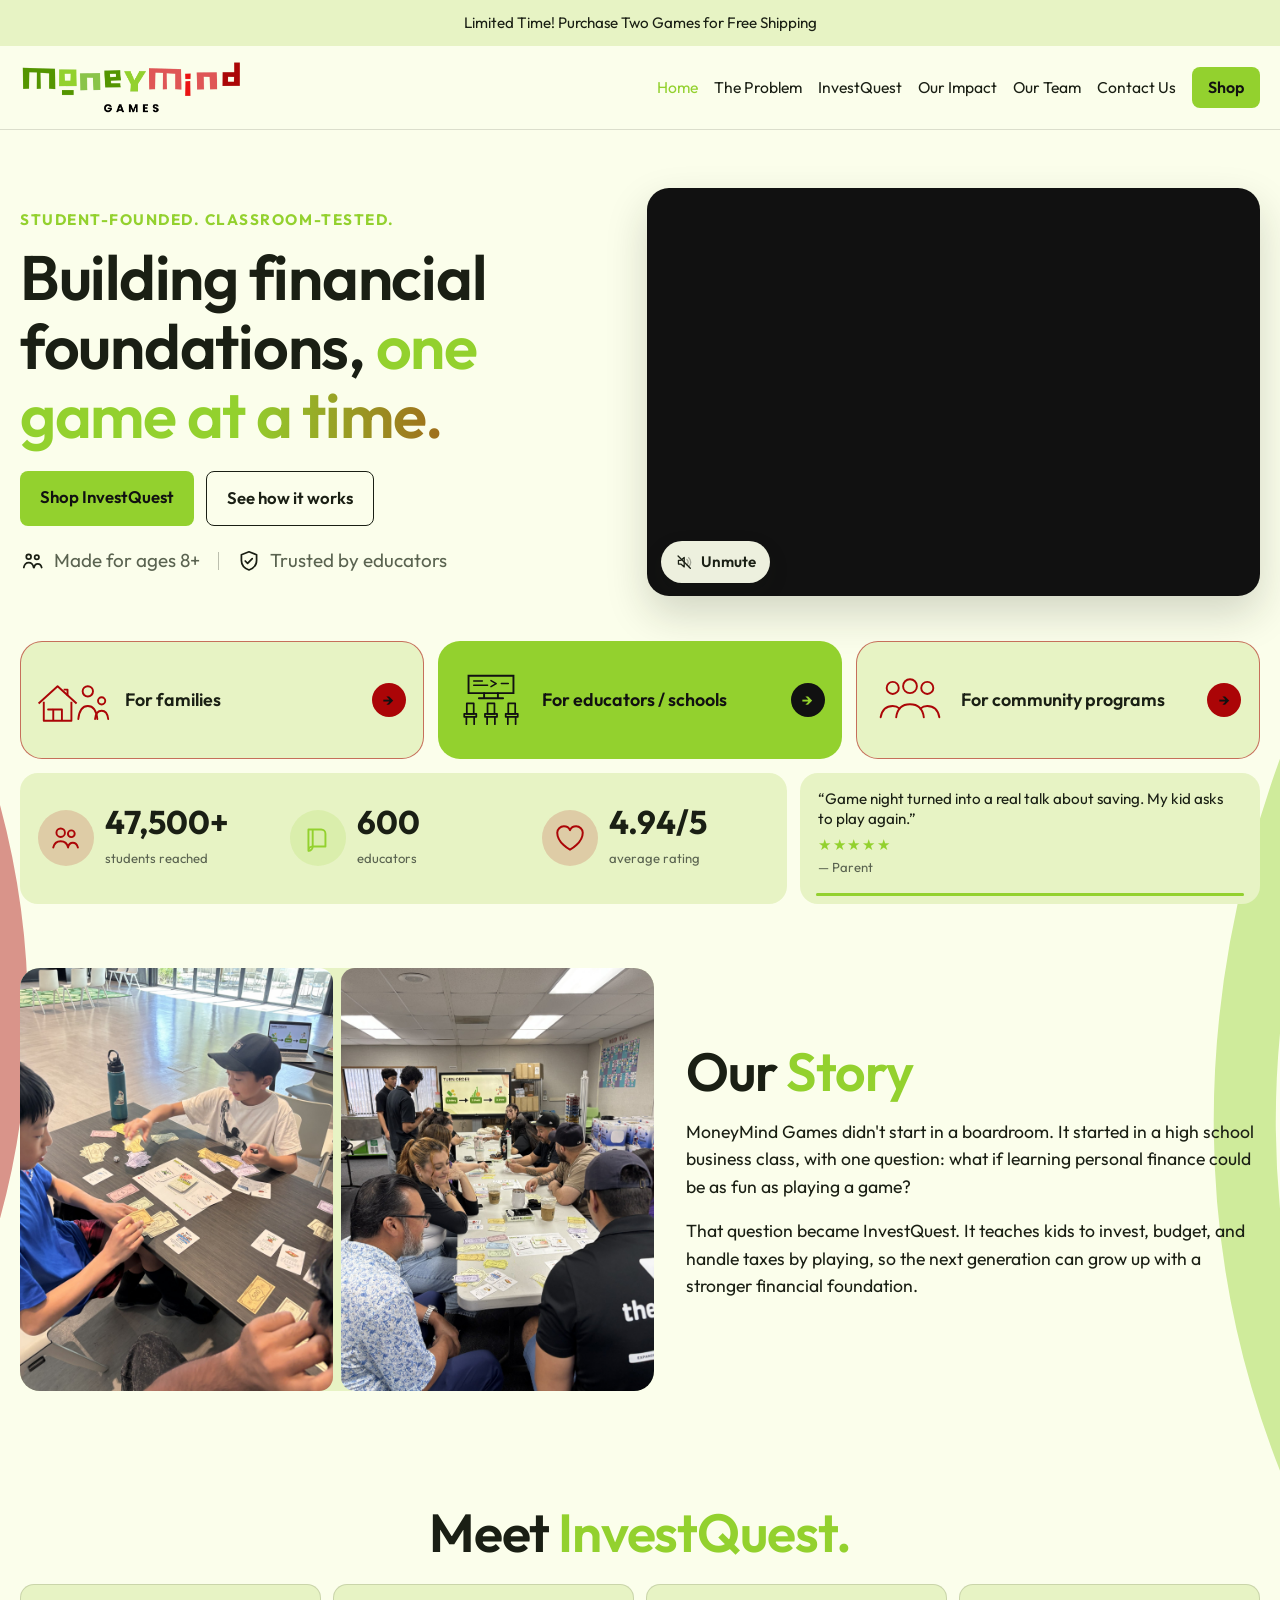
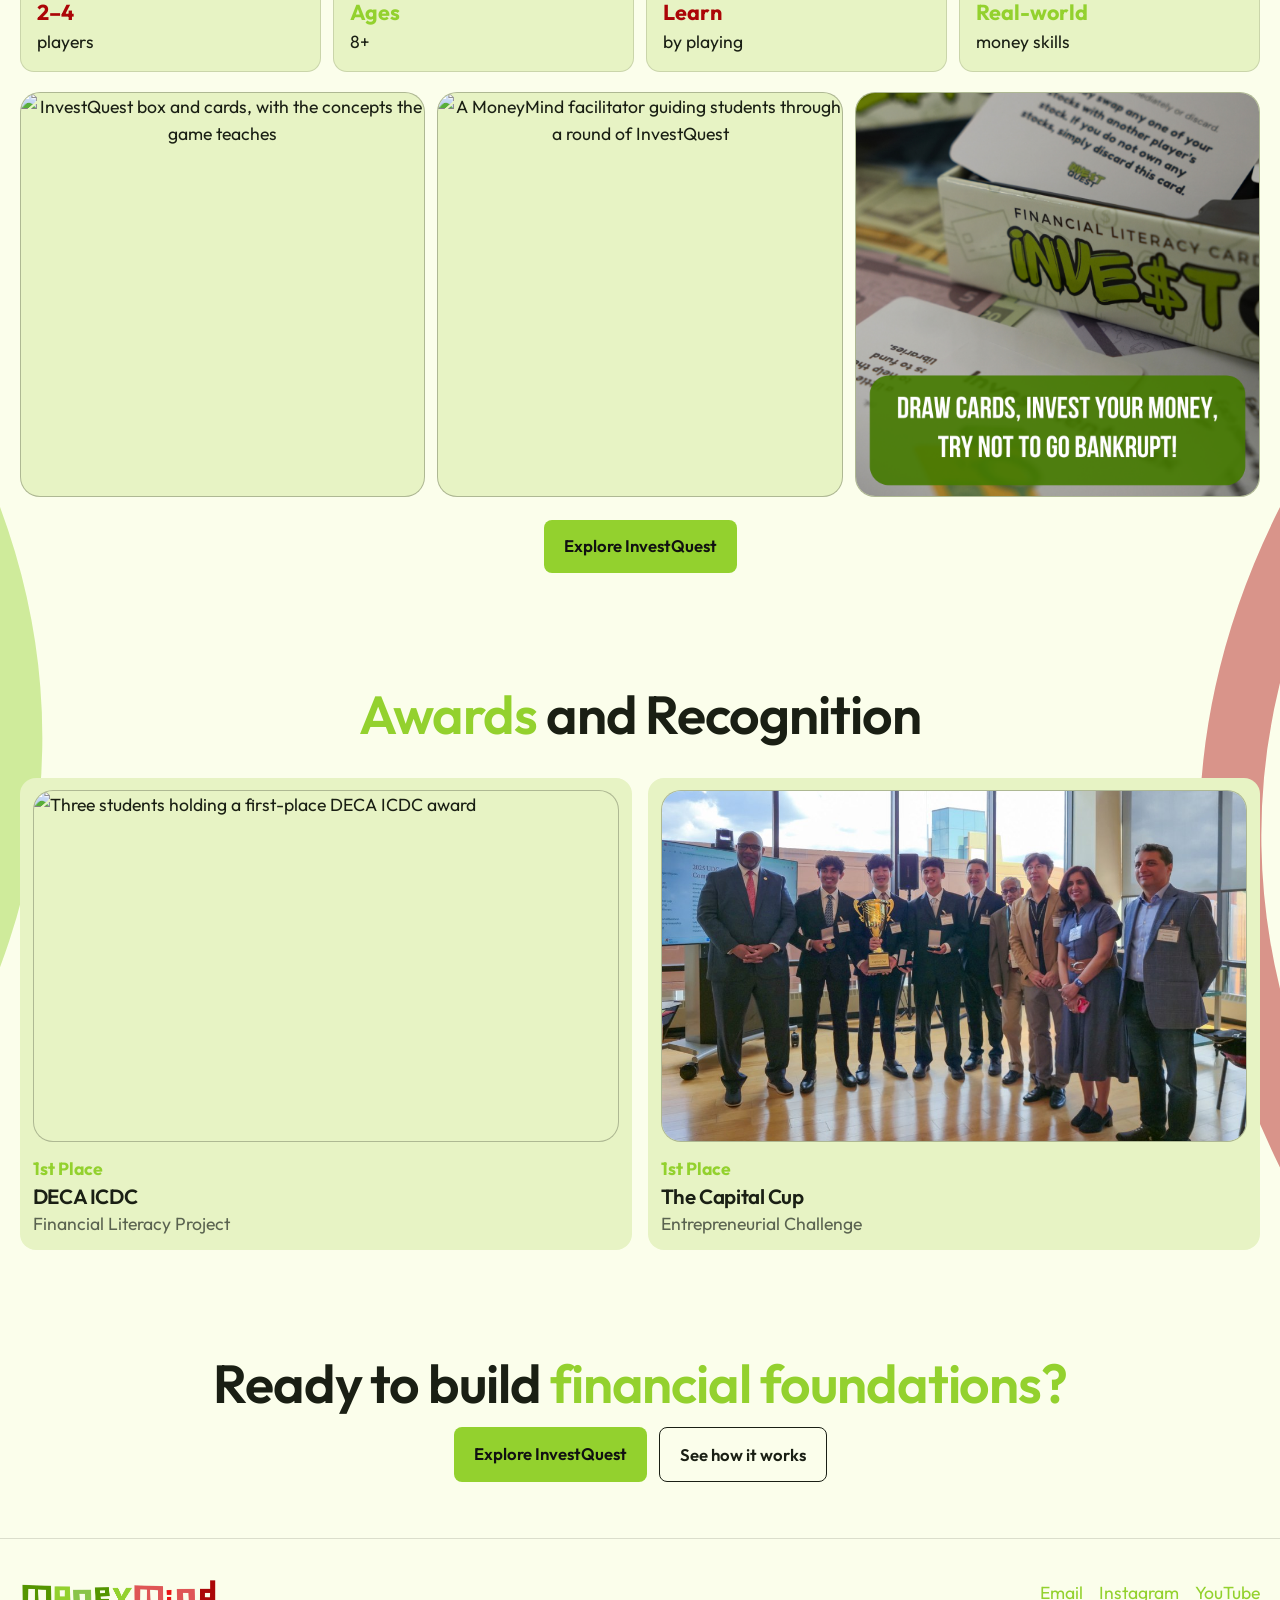
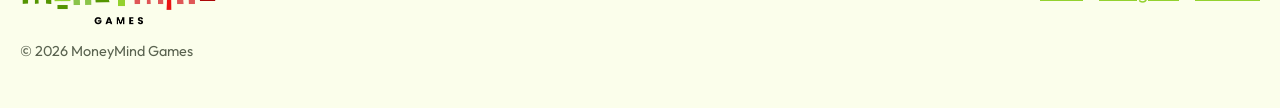
==== index.html @ e081090e "Rebuild hero video on the standard muted autoplay + unmute pattern. Use one compressed MP4 with audi" ====
<!DOCTYPE html>
<html lang="en">
  <head>
    <meta charset="UTF-8" />
    <meta name="viewport" content="width=device-width, initial-scale=1.0" />
    <title>Home | MoneyMind Games</title>
    <meta name="description" content="Financial literacy for kids! Teach saving, budgeting, and investing basics with fun, interactive games for home or classroom use." />
    <link rel="icon" href="/favicon.ico" sizes="any" />
    <link rel="icon" type="image/png" sizes="48x48" href="/assets/favicon-48.png" />
    <link rel="icon" type="image/png" sizes="96x96" href="/assets/favicon-96.png" />
    <link rel="icon" type="image/png" sizes="192x192" href="/assets/favicon-192.png" />
    <link rel="apple-touch-icon" sizes="180x180" href="/assets/apple-touch-icon.png" />
    <link rel="preconnect" href="https://fonts.googleapis.com" />
    <link rel="preconnect" href="https://fonts.gstatic.com" crossorigin />
    <link href="https://fonts.googleapis.com/css2?family=Outfit:wght@400;600;700&display=swap" rel="stylesheet" />
    <link rel="stylesheet" href="styles.css?v=85" />
    <script type="application/ld+json">
      {
        "@context": "https://schema.org",
        "@type": "Organization",
        "name": "MoneyMind Games",
        "url": "https://www.playmoneymind.com/",
        "logo": "https://www.playmoneymind.com/assets/logo-square.png"
      }
    </script>
  </head>
  <body class="home">
    <div class="promo">Limited Time! Purchase Two Games for Free Shipping</div>
    <header class="site-header">
      <a class="logo" href="index.html"><img src="assets/logo.png?v=2" alt="MoneyMind Games" /></a>
      <button class="nav-toggle" type="button" aria-expanded="false" aria-controls="site-nav">Menu</button>
      <nav class="nav" id="site-nav">
        <a href="index.html" aria-current="page">Home</a>
        <a href="the-problem.html">The Problem</a>
        <a href="investquest.html">InvestQuest</a>
        <a href="impact.html">Our Impact</a>
        <a href="our-team.html">Our Team</a>
        <a href="contact.html">Contact Us</a>
        <a class="btn" href="product.html">Shop</a>
      </nav>
    </header>

    <div class="prob-field">
      <svg class="prob-wander" viewBox="0 0 100 100" preserveAspectRatio="none" aria-hidden="true">
        <path class="wander-red" d="M-40 2C14 18 12 42-40 55"/>
        <path class="wander-green" d="M140 0C82 20 84 48 140 62"/>
        <path class="wander-green" d="M-40 48C16 64 13 84-40 98"/>
        <path class="wander-red" d="M140 50C80 66 83 88 140 104"/>
      </svg>

    <section class="home-hero">
      <div class="wrap home-hero-grid">
        <div class="hero-copy">
          <p class="kicker">Student-founded. Classroom-tested.</p>
          <h1>Building financial foundations, <span class="hero-gradient">one game at a time.</span></h1>
          <div class="actions">
            <a class="btn" href="product.html">Shop InvestQuest</a>
            <a class="btn ghost" href="investquest.html#how-to-play">See how it works</a>
          </div>
          <p class="trust-line">
            <span>
              <svg viewBox="0 0 24 24" aria-hidden="true"><circle cx="8" cy="8" r="2.2" fill="none" stroke="currentColor" stroke-width="1.6"/><circle cx="15.5" cy="8.5" r="2" fill="none" stroke="currentColor" stroke-width="1.6"/><path d="M3.5 18c.6-3 2.4-4.5 4.6-4.5S12 15 12.6 18M13 18c.4-2.2 1.8-3.4 3.4-3.4 1.8 0 3.1 1.3 3.6 3.4" fill="none" stroke="currentColor" stroke-width="1.6" stroke-linecap="round"/></svg>
              Made for ages 8+
            </span>
            <span class="trust-rule" aria-hidden="true"></span>
            <span>
              <svg viewBox="0 0 24 24" aria-hidden="true"><path d="M12 3.5 19 6.2v5.3c0 4.2-2.8 7.2-7 8.8-4.2-1.6-7-4.6-7-8.8V6.2L12 3.5Z" fill="none" stroke="currentColor" stroke-width="1.6" stroke-linejoin="round"/><path d="m8.5 12 2.2 2.2 4.3-4.4" fill="none" stroke="currentColor" stroke-width="1.6" stroke-linecap="round" stroke-linejoin="round"/></svg>
              Trusted by educators
            </span>
          </p>
        </div>
        <div class="hero-media" data-hero-media>
          <video
            id="heroVideo"
            class="hero-video"
            data-hero-video
            width="1280"
            height="720"
            autoplay
            muted
            loop
            playsinline
            webkit-playsinline
            preload="auto"
          >
            <source src="assets/investquest-commercial-hero.mp4" type="video/mp4" />
          </video>
          <span class="hero-playback" data-hero-playback aria-hidden="true">
            <svg class="hero-playback-pause" viewBox="0 0 24 24">
              <rect x="6.5" y="5.5" width="3.5" height="13" rx="1" fill="currentColor"/>
              <rect x="14" y="5.5" width="3.5" height="13" rx="1" fill="currentColor"/>
            </svg>
            <svg class="hero-playback-play" viewBox="0 0 24 24">
              <path d="M8.5 5.8v12.4L18.2 12 8.5 5.8Z" fill="currentColor"/>
            </svg>
          </span>
          <button type="button" id="unmuteBtn" class="hero-sound" data-hero-sound aria-pressed="true" aria-label="Unmute video">
            <svg viewBox="0 0 24 24" aria-hidden="true">
              <path class="hero-sound-wave" d="M15.5 8.5a4.5 4.5 0 0 1 0 7M17.8 6.2a7.5 7.5 0 0 1 0 11.6" fill="none" stroke="currentColor" stroke-width="1.7" stroke-linecap="round"/>
              <path d="M4.5 9.5h3.2L12 5.8v12.4l-4.3-3.7H4.5V9.5Z" fill="none" stroke="currentColor" stroke-width="1.7" stroke-linejoin="round"/>
              <path class="hero-sound-mute" d="M4 4l16 16" fill="none" stroke="currentColor" stroke-width="1.7" stroke-linecap="round"/>
            </svg>
            <span data-hero-sound-label>Unmute</span>
          </button>
        </div>
      </div>
    </section>

    <section class="home-paths">
      <div class="wrap path-row">
        <a class="path-red" href="investquest.html">
          <span class="path-icon" aria-hidden="true">
            <svg viewBox="0 0 88 64">
              <path d="M3 36 25 16l22 20" fill="none" stroke="currentColor" stroke-width="2.2" stroke-linejoin="round"/>
              <path d="M9 34v22h32V34" fill="none" stroke="currentColor" stroke-width="2.2" stroke-linejoin="round"/>
              <path d="M20 56V43h10v13" fill="none" stroke="currentColor" stroke-width="2.2" stroke-linejoin="round"/>
              <path d="M14 43h5" fill="none" stroke="currentColor" stroke-width="2.2" stroke-linecap="round"/>
              <path d="M32 20h4.5v7" fill="none" stroke="currentColor" stroke-width="2.2" stroke-linejoin="round"/>
              <circle cx="60" cy="22" r="6" fill="none" stroke="currentColor" stroke-width="2.2"/>
              <path d="M49 54c1.1-10 4.6-15 11-15s9.9 5 11 15" fill="none" stroke="currentColor" stroke-width="2.2" stroke-linecap="round"/>
              <circle cx="76" cy="33" r="4.2" fill="none" stroke="currentColor" stroke-width="2.2"/>
              <path d="M68.4 54c.7-6.2 2.8-9.6 7.6-9.6s6.9 3.4 7.6 9.6" fill="none" stroke="currentColor" stroke-width="2.2" stroke-linecap="round"/>
            </svg>
          </span>
          <span class="path-label">For families</span>
          <span class="path-arrow" aria-hidden="true">→</span>
        </a>
        <a class="path-green" href="contact.html#educator">
          <span class="path-icon" aria-hidden="true">
            <svg viewBox="0 0 88 64">
              <path d="M18 4h52v20H18V4Z" fill="none" stroke="currentColor" stroke-width="2.2"/>
              <path d="M36 24v6M52 24v6M30 30h28" fill="none" stroke="currentColor" stroke-width="2.2" stroke-linecap="round"/>
              <path d="M24 10h10M24 15h16M44 9.5l6 3.5-6 3.5M56 13h8" fill="none" stroke="currentColor" stroke-width="1.8" stroke-linecap="round" stroke-linejoin="round"/>
              <path d="M16 36h8v12H16V36Z" fill="none" stroke="currentColor" stroke-width="2" stroke-linejoin="round"/>
              <path d="M13 48h14v3.5H13V48Z" fill="none" stroke="currentColor" stroke-width="2" stroke-linejoin="round"/>
              <path d="M15.5 51.5V60M24.5 51.5V60" fill="none" stroke="currentColor" stroke-width="2" stroke-linecap="round"/>
              <path d="M40 36h8v12H40V36Z" fill="none" stroke="currentColor" stroke-width="2" stroke-linejoin="round"/>
              <path d="M37 48h14v3.5H37V48Z" fill="none" stroke="currentColor" stroke-width="2" stroke-linejoin="round"/>
              <path d="M39.5 51.5V60M48.5 51.5V60" fill="none" stroke="currentColor" stroke-width="2" stroke-linecap="round"/>
              <path d="M64 36h8v12H64V36Z" fill="none" stroke="currentColor" stroke-width="2" stroke-linejoin="round"/>
              <path d="M61 48h14v3.5H61V48Z" fill="none" stroke="currentColor" stroke-width="2" stroke-linejoin="round"/>
              <path d="M63.5 51.5V60M72.5 51.5V60" fill="none" stroke="currentColor" stroke-width="2" stroke-linecap="round"/>
            </svg>
          </span>
          <span class="path-label">For educators / schools</span>
          <span class="path-arrow" aria-hidden="true">→</span>
        </a>
        <a class="path-red" href="impact.html">
          <span class="path-icon" aria-hidden="true">
            <svg viewBox="0 0 88 64">
              <circle cx="24" cy="18" r="7" fill="none" stroke="currentColor" stroke-width="2.2"/>
              <circle cx="64" cy="18" r="7" fill="none" stroke="currentColor" stroke-width="2.2"/>
              <circle cx="44" cy="16" r="8" fill="none" stroke="currentColor" stroke-width="2.2"/>
              <path d="M10 52c1.5-8 6-13 14-13 3.2 0 6 1.2 8 3" fill="none" stroke="currentColor" stroke-width="2.2" stroke-linecap="round"/>
              <path d="M56 42c2-1.8 4.8-3 8-3 8 0 12.5 5 14 13" fill="none" stroke="currentColor" stroke-width="2.2" stroke-linecap="round"/>
              <path d="M28 52c1.2-9 6-15 16-15s14.8 6 16 15" fill="none" stroke="currentColor" stroke-width="2.2" stroke-linecap="round"/>
            </svg>
          </span>
          <span class="path-label">For community programs</span>
          <span class="path-arrow" aria-hidden="true">→</span>
        </a>
      </div>
      <div class="wrap proof-row">
        <div class="metric-row">
          <article>
            <span class="metric-badge metric-red" aria-hidden="true">
              <svg viewBox="0 0 32 32"><circle cx="11" cy="11" r="4" fill="none" stroke="currentColor" stroke-width="1.8"/><circle cx="21" cy="12" r="3.2" fill="none" stroke="currentColor" stroke-width="1.8"/><path d="M4 25c.8-4 3.2-6 7-6s6.2 2 7 6M18 24.5c.6-2.6 2.2-4 4.4-4 2.4 0 4 1.6 4.8 4.5" fill="none" stroke="currentColor" stroke-width="1.8" stroke-linecap="round"/></svg>
            </span>
            <div>
              <strong>47,500+</strong>
              <span>students reached</span>
            </div>
          </article>
          <article>
            <span class="metric-badge metric-green" aria-hidden="true">
              <svg viewBox="0 0 32 32"><path d="M7 8h12a4 4 0 0 1 4 4v12H11a4 4 0 0 0-4 4V8Z" fill="none" stroke="currentColor" stroke-width="1.8" stroke-linejoin="round"/><path d="M11 8v16a4 4 0 0 1-4 4" fill="none" stroke="currentColor" stroke-width="1.8"/></svg>
            </span>
            <div>
              <strong>600</strong>
              <span>educators</span>
            </div>
          </article>
          <article>
            <span class="metric-badge metric-red" aria-hidden="true">
              <svg viewBox="0 0 24 24"><path d="M21 8.25c0-2.485-2.099-4.5-4.688-4.5-1.935 0-3.597 1.126-4.312 2.733-.715-1.607-2.377-2.733-4.313-2.733C5.1 3.75 3 5.765 3 8.25c0 7.22 9 12 9 12s9-4.78 9-12Z" fill="none" stroke="currentColor" stroke-width="1.4" stroke-linejoin="round"/></svg>
            </span>
            <div>
              <strong>4.94/5</strong>
              <span>average rating</span>
            </div>
          </article>
        </div>
        <blockquote class="featured-quote" data-quote-rotator>
          <div class="quote-slides">
            <div class="quote-track">
            <div class="quote-slide is-active">
              <p>“A game our students ask for again and again. It makes money feel real.”</p>
              <p class="stars" aria-label="5 star rating">★★★★★</p>
              <p class="quote-by">— 5th grade teacher</p>
            </div>
            <div class="quote-slide">
              <p>“Game night turned into a real talk about saving. My kid asks to play again.”</p>
              <p class="stars" aria-label="5 star rating">★★★★★</p>
              <p class="quote-by">— Parent</p>
            </div>
            <div class="quote-slide">
              <p>“Families stay for the whole library hour. Kids leave talking about investing.”</p>
              <p class="stars" aria-label="5 star rating">★★★★★</p>
              <p class="quote-by">— School librarian</p>
            </div>
          </div>
          </div>
          <button class="quote-arrow quote-prev" type="button" aria-label="Previous testimonial">
            <svg viewBox="0 0 24 24" aria-hidden="true"><path d="M15 6 9 12l6 6" fill="none" stroke="currentColor" stroke-width="2.2" stroke-linecap="round" stroke-linejoin="round"/></svg>
          </button>
          <button class="quote-arrow quote-next" type="button" aria-label="Next testimonial">
            <svg viewBox="0 0 24 24" aria-hidden="true"><path d="m9 6 6 6-6 6" fill="none" stroke="currentColor" stroke-width="2.2" stroke-linecap="round" stroke-linejoin="round"/></svg>
          </button>
          <div class="quote-progress" aria-hidden="true"><span></span></div>
        </blockquote>
      </div>
    </section>

    <section class="home-story">
      <div class="wrap story-grid">
        <div class="story-photos" data-story-photos aria-label="Our Story photos">
          <div class="story-pair is-active" data-story-pair>
            <img src="assets/our-story-1.jpg" alt="Kids playing InvestQuest at a table with play money and cards" width="1500" height="2000" />
            <img src="assets/our-story-2.jpg" alt="Educators playing InvestQuest together around a workshop table" width="1500" height="2000" />
          </div>
          <div class="story-pair" data-story-pair aria-hidden="true">
            <img src="assets/our-story-3.jpg" alt="Two players at a MoneyMind Games event with InvestQuest on the table" width="1500" height="2000" />
            <img src="assets/our-story-4.jpg" alt="MoneyMind Games booth with InvestQuest boxes and impact posters" width="1500" height="2000" />
          </div>
          <div class="story-pair" data-story-pair aria-hidden="true">
            <img src="assets/our-story-5.jpg" alt="The MoneyMind Games team on stage after winning DECA ICDC" width="1500" height="2000" />
            <img src="assets/our-story-6.jpg" alt="Kids playing InvestQuest at a library table" width="1500" height="2000" />
          </div>
        </div>
        <div>
          <h2>Our <span class="green">Story</span></h2>
          <p>MoneyMind Games didn't start in a boardroom. It started in a high school business class, with one question: what if learning personal finance could be as fun as playing a game?</p>
          <p>That question became InvestQuest. It teaches kids to invest, budget, and handle taxes by playing, so the next generation can grow up with a stronger financial foundation.</p>
        </div>
      </div>
    </section>

    <section class="home-product">
      <div class="wrap">
        <h2>Meet <span class="green">InvestQuest.</span></h2>
        <div class="fact-row">
          <article><span class="fact-red">2–4</span> players</article>
          <article><span class="fact-green">Ages</span> 8+</article>
          <article><span class="fact-red">Learn</span> by playing</article>
          <article><span class="fact-green">Real-world</span> money skills</article>
        </div>
        <div class="product-shots">
          <img class="photo-slot photo-slot-light" src="assets/home-iq-1.png" alt="InvestQuest box and cards, with the concepts the game teaches" />
          <img class="photo-slot photo-slot-light" src="assets/home-iq-3.png" alt="A MoneyMind facilitator guiding students through a round of InvestQuest" />
          <img class="photo-slot photo-slot-light photo-slot-bottom" src="assets/product-5-words.webp" alt="InvestQuest box with key financial literacy concepts: invest, risk, reward, taxes, and budget" />
        </div>
        <p class="product-action"><a class="btn" href="investquest.html">Explore InvestQuest</a></p>
      </div>
    </section>

    <section class="home-awards">
      <div class="wrap">
        <h2><span class="green">Awards</span> and Recognition</h2>
        <div class="award-row">
          <article>
            <img class="photo-slot photo-slot-short" src="assets/award-deca.jpg" alt="Three students holding a first-place DECA ICDC award" />
            <p class="place">1st Place</p>
            <h3>DECA ICDC</h3>
            <p>Financial Literacy Project</p>
          </article>
          <article>
            <img class="photo-slot photo-slot-short" src="assets/award-capital.jpg?v=2" alt="The team with The Capital Cup trophy" />
            <p class="place">1st Place</p>
            <h3>The Capital Cup</h3>
            <p>Entrepreneurial Challenge</p>
          </article>
        </div>
      </div>
    </section>

    <section class="home-close">
      <div class="wrap">
        <h2>Ready to build <span class="green">financial foundations?</span></h2>
        <div class="actions">
          <a class="btn" href="investquest.html">Explore InvestQuest</a>
          <a class="btn ghost" href="investquest.html#how-to-play">See how it works</a>
        </div>
      </div>
    </section>
    </div>

    <footer class="site-footer">
      <div class="wrap footer-row">
        <div>
          <a class="logo" href="index.html"><img src="assets/logo.png?v=2" alt="MoneyMind Games" /></a>
          <p class="fine">© 2026 MoneyMind Games</p>
        </div>
        <div class="socials">
          <a href="mailto:gamesmoneymind@gmail.com">Email</a>
          <a href="https://www.instagram.com/moneymindgamesofficial">Instagram</a>
          <a href="https://www.youtube.com/@moneymindgamesofficial">YouTube</a>
        </div>
      </div>
    </footer>
    <script src="script.js?v=19"></script>
  </body>
</html>
---- styles.css ----
:root {
  --bg: #fbfeeb;
  --fg: #1a1f14;
  --muted: #5a6350;
  --green: #93d12e;
  --red: #ab0507;
  --card: #e7f3c4;
  --card-fg: #1a1f14;
  --card-muted: #5a6350;
  --line: rgba(26, 31, 20, 0.14);
  --radius: 16px;
  --max: 1120px;
  --header: 84px;
}

* { box-sizing: border-box; }

html {
  scroll-behavior: smooth;
  overflow-x: clip;
}

body {
  margin: 0;
  background: var(--bg);
  color: var(--fg);
  font-family: "Outfit", "Avenir Next", "Segoe UI", sans-serif;
  font-size: 1.05rem;
  line-height: 1.55;
  overflow-x: clip;
}

img { max-width: 100%; display: block; }

a { color: inherit; }

.promo {
  background: var(--card);
  color: var(--card-fg);
  text-align: center;
  padding: 0.7rem 1rem;
  font-size: 0.95rem;
}

.site-header {
  position: sticky;
  top: 0;
  z-index: 20;
  display: flex;
  align-items: center;
  justify-content: space-between;
  gap: 1rem;
  min-height: var(--header);
  padding: 0.6rem 1.25rem;
  background: rgba(251, 254, 235, 0.92);
  border-bottom: 1px solid var(--line);
  backdrop-filter: blur(10px);
}

.logo img { height: 52px; width: auto; }

.nav-toggle {
  display: none;
  background: transparent;
  color: var(--fg);
  border: 1px solid var(--line);
  border-radius: 8px;
  padding: 0.45rem 0.7rem;
  font: inherit;
}

.nav {
  display: flex;
  flex-wrap: wrap;
  gap: 0.35rem 1rem;
  align-items: center;
}

.nav a {
  text-decoration: none;
  font-size: 0.98rem;
}

.nav a[aria-current="page"]:not(.btn) { color: var(--green); }

.wrap {
  width: min(var(--max), calc(100% - 2rem));
  margin: 0 auto;
}

.hero {
  position: relative;
  padding: 3.5rem 0 4rem;
  overflow: hidden;
}

.hero::before,
.hero::after {
  content: "";
  position: absolute;
  width: 160px;
  height: 160px;
  background: var(--green);
  border-radius: 40% 60% 70% 30%;
  z-index: 0;
  pointer-events: none;
}

.hero::before { top: 70px; left: -50px; transform: rotate(18deg); }
.hero::after { right: -40px; bottom: 40px; width: 120px; height: 180px; border-radius: 60% 40% 30% 70%; }

.hero-inner { position: relative; z-index: 1; text-align: center; }

.hero-photo {
  width: min(760px, 100%);
  margin: 0 auto 2rem;
  border-radius: 22px;
  object-fit: cover;
  aspect-ratio: 16 / 10;
}

.eyebrow {
  letter-spacing: 0.14em;
  text-transform: uppercase;
  font-size: 0.85rem;
  margin: 0 0 0.6rem;
}

h1, h2, h3 { line-height: 1.1; font-weight: 600; letter-spacing: -0.02em; }

h1 { font-size: clamp(2.8rem, 7vw, 5.2rem); margin: 0 0 0.8rem; }

h2 { font-size: clamp(1.8rem, 4vw, 2.8rem); margin: 0 0 0.8rem; }

.lede { font-size: 1.2rem; color: var(--muted); margin: 0 auto 1.4rem; max-width: 40rem; }

.actions { display: flex; gap: 0.75rem; justify-content: center; flex-wrap: wrap; }

.btn {
  display: inline-block;
  background: var(--green);
  color: #111;
  text-decoration: none;
  font-weight: 600;
  border-radius: 8px;
  padding: 0.75rem 1.2rem;
  border: 0;
  font: inherit;
  font-weight: 600;
  cursor: pointer;
}

.btn.ghost {
  background: transparent;
  color: var(--fg);
  border: 1px solid var(--fg);
}

.marquee {
  overflow: hidden;
  background: linear-gradient(90deg, var(--green), var(--red));
  color: #111;
  padding: 0.85rem 0;
  font-weight: 600;
}

.marquee-track {
  display: flex;
  gap: 3rem;
  width: max-content;
  animation: scroll 32s linear infinite;
}

@keyframes scroll {
  from { transform: translateX(0); }
  to { transform: translateX(-50%); }
}

.section { padding: 4.5rem 0; }

.section.alt { background: var(--card); color: var(--card-fg); }
.section.alt .lede,
.section.alt p { color: var(--card-muted); }

.split {
  display: grid;
  grid-template-columns: 1.1fr 0.9fr;
  gap: 2.5rem;
  align-items: center;
}

.split img, .card img, .portrait img {
  border-radius: var(--radius);
  width: 100%;
  object-fit: cover;
}

.kicker {
  color: var(--green);
  text-transform: uppercase;
  letter-spacing: 0.1em;
  font-size: 0.88rem;
  font-weight: 700;
  margin: 0 0 0.5rem;
}

.green { color: var(--green); }

.stats {
  display: grid;
  grid-template-columns: repeat(4, 1fr);
  gap: 1rem;
}

.stat, .card, .person, .policy {
  background: var(--card);
  color: var(--card-fg);
  border-radius: var(--radius);
  padding: 1.25rem;
}

.stat strong {
  display: block;
  font-size: clamp(2rem, 4vw, 3rem);
  color: var(--green);
  line-height: 1;
  margin-bottom: 0.6rem;
}

.stat p, .card p, .person p { margin: 0.4rem 0 0; color: var(--card-muted); }

.source { display: block; margin-top: 0.7rem; font-size: 0.85rem; color: var(--muted); }

.grid-2, .grid-3 { display: grid; gap: 1.25rem; }
.grid-2 { grid-template-columns: 1fr 1fr; }
.grid-3 { grid-template-columns: repeat(3, 1fr); }

.banner {
  min-height: 420px;
  display: grid;
  align-items: end;
  background-size: cover;
  background-position: center;
  border-radius: 0;
  position: relative;
}

.banner .shade {
  background: linear-gradient(transparent, rgba(0, 0, 0, 0.72));
  padding: 4rem 0 2.5rem;
}

.product {
  display: grid;
  grid-template-columns: 1.1fr 0.9fr;
  gap: 2rem;
  align-items: start;
}

.product-main {
  width: 100%;
  border-radius: var(--radius);
  background: #fff;
  aspect-ratio: 1;
  object-fit: contain;
}

.thumbs { display: flex; gap: 0.5rem; margin-top: 0.7rem; flex-wrap: wrap; }

.thumbs button {
  padding: 0;
  border: 2px solid transparent;
  border-radius: 10px;
  background: #fff;
  cursor: pointer;
}

.thumbs button[aria-current="true"] { border-color: var(--green); }

.thumbs img { width: 72px; height: 72px; object-fit: cover; border-radius: 8px; }

.price { font-size: 1.8rem; margin: 0.2rem 0 1rem; }

.video {
  aspect-ratio: 16 / 9;
  width: 100%;
  border: 0;
  border-radius: var(--radius);
  background: #111;
}

.people { display: grid; grid-template-columns: repeat(3, 1fr); gap: 1.25rem; }

.portrait img { aspect-ratio: 1; }

form {
  display: grid;
  gap: 0.8rem;
  max-width: 640px;
}

label { display: grid; gap: 0.35rem; font-size: 0.95rem; }

input, textarea, select {
  font: inherit;
  color: var(--fg);
  background: #fff;
  border: 1px solid var(--line);
  border-radius: 8px;
  padding: 0.7rem 0.8rem;
}

.site-footer {
  border-top: 1px solid var(--line);
  padding: 2.5rem 0 2rem;
  color: var(--muted);
}

.site-footer .logo img { height: 46px; }

.footer-row {
  display: flex;
  justify-content: space-between;
  gap: 1.5rem;
  flex-wrap: wrap;
  align-items: start;
}

.socials { display: flex; gap: 1rem; }
.socials a { color: var(--green); }

.fine { font-size: 0.9rem; }

@media (max-width: 860px) {
  .nav-toggle { display: block; }
  .nav {
    display: none;
    position: absolute;
    top: var(--header);
    left: 0;
    right: 0;
    flex-direction: column;
    align-items: flex-start;
    padding: 1rem 1.25rem 1.25rem;
    background: var(--bg);
    border-bottom: 1px solid var(--line);
  }
  .nav.open { display: flex; }
  .site-header { position: sticky; }
  .split, .product, .stats, .grid-2, .grid-3, .people { grid-template-columns: 1fr; }
  .hero::before, .hero::after { opacity: 0.85; }
  .home-hero-grid, .path-row, .story-grid, .award-row, .proof-row { grid-template-columns: 1fr; }
  .story-photos { min-height: 0; aspect-ratio: 3 / 2; max-height: none; }
  .metric-row { grid-template-columns: 1fr; }
  .fact-row { grid-template-columns: 1fr 1fr; }
  .product-shots { grid-template-columns: 1fr; }
}

.home { --max: 1240px; font-size: 1.1rem; }

.home .nav .btn {
  padding: 0.5rem 1rem;
  font-size: 1rem;
}

.home-hero {
  position: relative;
  z-index: 1;
  padding: 3.6rem 0 2.8rem;
  background: transparent;
}

.home-hero-grid {
  display: grid;
  grid-template-columns: 1fr 1.05fr;
  gap: 2.7rem;
  align-items: center;
}

/* Middle ground between the old hero frame (~4:3) and the 16:9 commercial */
.hero-media {
  position: relative;
  width: 100%;
  aspect-ratio: 3 / 2;
  border-radius: 22px;
  overflow: hidden;
  background: #111;
  box-shadow: 0 18px 42px rgba(26, 31, 20, 0.18);
  cursor: pointer;
  -webkit-tap-highlight-color: transparent;
}

.hero-media:focus {
  outline: none;
}

.hero-media:focus-visible {
  outline: 2px solid var(--green);
  outline-offset: 3px;
}

.hero-video {
  width: 100%;
  height: 100%;
  display: block;
  object-fit: cover;
  object-position: center;
  pointer-events: none;
}

.hero-playback {
  position: absolute;
  top: 50%;
  left: 50%;
  z-index: 2;
  width: 3.4rem;
  height: 3.4rem;
  margin: 0;
  padding: 0;
  border: 0;
  display: grid;
  place-items: center;
  color: rgba(251, 254, 235, 0.78);
  background: transparent;
  transform: translate(-50%, -50%);
  opacity: 0;
  pointer-events: none;
  filter: drop-shadow(0 2px 10px rgba(0, 0, 0, 0.45));
  transition: opacity 0.2s ease;
}

.hero-playback svg {
  width: 2.1rem;
  height: 2.1rem;
  display: block;
}

.hero-playback .hero-playback-play { display: none; }

.hero-media.is-paused .hero-playback .hero-playback-pause { display: none; }
.hero-media.is-paused .hero-playback .hero-playback-play { display: block; }

.hero-media:hover .hero-playback {
  opacity: 0.72;
}

/* Only show the play icon after we know autoplay didn't start (avoids a Safari flash) */
.hero-media.is-paused.is-autoplay-blocked .hero-playback {
  opacity: 0.72;
}

@media (hover: none) {
  .hero-media.is-paused.is-autoplay-blocked .hero-playback {
    opacity: 0.72;
  }
}

.hero-sound {
  position: absolute;
  left: 0.85rem;
  bottom: 0.85rem;
  z-index: 2;
  display: inline-flex;
  align-items: center;
  gap: 0.45rem;
  margin: 0;
  padding: 0.55rem 0.9rem;
  border: 0;
  border-radius: 999px;
  background: rgba(251, 254, 235, 0.94);
  color: var(--fg);
  font: inherit;
  font-size: 0.95rem;
  font-weight: 600;
  cursor: pointer;
  box-shadow: 0 8px 20px rgba(26, 31, 20, 0.16);
}

.hero-sound svg {
  width: 1.15rem;
  height: 1.15rem;
  flex: 0 0 auto;
}

.hero-sound[aria-pressed="true"] .hero-sound-wave {
  opacity: 0.35;
}

.hero-sound[aria-pressed="false"] .hero-sound-mute {
  display: none;
}

.hero-sound:focus-visible {
  outline: 2px solid var(--green);
  outline-offset: 3px;
}

.home h1 {
  font-size: clamp(2.55rem, 4.9vw, 4.15rem);
  margin: 0 0 1.35rem;
}

.home .kicker {
  font-size: 0.95rem;
  font-weight: 700;
  margin: 0 0 0.65rem;
}

.hero-gradient {
  background-image: linear-gradient(
    90deg,
    var(--green) 0%,
    var(--green) 22%,
    var(--red) 50%,
    var(--green) 78%,
    var(--green) 100%
  );
  background-size: 280% 100%;
  background-position: 0% 50%;
  -webkit-background-clip: text;
  background-clip: text;
  color: transparent;
  -webkit-text-fill-color: transparent;
  animation: hero-gradient-shift 5.5s ease-in-out infinite;
}

@keyframes hero-gradient-shift {
  0%, 100% { background-position: 0% 50%; }
  50% { background-position: 100% 50%; }
}

@media (prefers-reduced-motion: reduce) {
  .hero-gradient {
    animation: none;
    background-image: none;
    color: var(--green);
    -webkit-text-fill-color: var(--green);
  }
}

.home .lede {
  margin: 0 0 1.3rem;
  text-align: left;
}

.home .actions { justify-content: flex-start; }

.home .btn {
  padding: 0.85rem 1.25rem;
  font-size: 1.05rem;
}

.trust-line {
  display: flex;
  align-items: center;
  flex-wrap: wrap;
  gap: 0.5rem 1.1rem;
  margin: 1.25rem 0 0;
  color: var(--muted);
  font-size: 1.18rem;
}

.trust-line span {
  display: inline-flex;
  align-items: center;
  gap: 0.5rem;
  white-space: nowrap;
}

.trust-line svg { width: 26px; height: 26px; color: var(--fg); }

.trust-rule {
  width: 1px;
  height: 18px;
  background: rgba(26, 31, 20, 0.28);
}

.photo-slot {
  min-height: 420px;
  border-radius: 20px;
  background: var(--card);
  border: 1px dashed rgba(26, 31, 20, 0.28);
}

img.photo-slot {
  width: 100%;
  height: 100%;
  min-height: 420px;
  object-fit: cover;
  object-position: center 40%;
  border-style: solid;
  display: block;
}

img.photo-slot.photo-slot-light {
  min-height: 0;
  height: auto;
  aspect-ratio: 1 / 1;
  object-fit: cover;
  object-position: center;
  background: var(--card);
}

img.photo-slot.photo-slot-light.photo-slot-bottom {
  object-position: center bottom;
}

img.photo-slot.photo-slot-short {
  min-height: 0;
  width: 100%;
  height: auto;
  aspect-ratio: 5 / 3;
  object-fit: cover;
  object-position: center;
  background: var(--card);
}

.path-row {
  display: grid;
  grid-template-columns: repeat(3, 1fr);
  gap: 0.85rem;
}

.path-row a {
  display: flex;
  align-items: center;
  gap: 0.75rem;
  min-height: 118px;
  text-decoration: none;
  border-radius: 22px;
  padding: 0.8rem 1.1rem 0.8rem 0.9rem;
  font-weight: 600;
  font-size: 1.12rem;
}

.path-icon {
  width: 78px;
  height: 64px;
  flex: none;
  display: grid;
  place-items: center;
}

.path-icon svg { width: 76px; height: 56px; }

.path-label { flex: 1; }

.path-arrow {
  width: 34px;
  height: 34px;
  flex: none;
  display: grid;
  place-items: center;
  border-radius: 50%;
  font-size: 1rem;
}

.path-green {
  background: var(--green);
  color: #111;
}

.path-green .path-arrow { background: #111; color: var(--green); }

.path-red {
  background: var(--card);
  color: var(--card-fg);
  border: 1px solid rgba(171, 5, 7, 0.55);
}

.path-red .path-icon { color: var(--red); }
.path-red .path-arrow { background: var(--red); color: #111; }

.path-row a:hover { filter: brightness(1.08); }

.proof-row {
  display: grid;
  grid-template-columns: 1.5fr 0.9fr;
  gap: 0.85rem;
  margin-top: 0.85rem;
  align-items: stretch;
}

.metric-row {
  display: grid;
  grid-template-columns: repeat(3, 1fr);
  gap: 0.75rem;
  margin: 0;
  background: var(--card);
  color: var(--card-fg);
  border-radius: 18px;
  padding: 0.9rem 0.7rem;
}

.metric-row article {
  display: flex;
  align-items: center;
  gap: 0.65rem;
  padding: 0.35rem 0.45rem;
}

.metric-badge {
  width: 56px;
  height: 56px;
  flex: none;
  display: grid;
  place-items: center;
  border-radius: 50%;
}

.metric-badge svg { width: 34px; height: 34px; }

.metric-badge.metric-red { background: rgba(171, 5, 7, 0.16); color: var(--red); }
.metric-badge.metric-green { background: rgba(147, 209, 46, 0.16); color: var(--green); }

.metric-row strong {
  display: block;
  font-size: 2.05rem;
  line-height: 1;
  margin-bottom: 0.3rem;
  white-space: nowrap;
}

.metric-row span {
  color: var(--card-muted);
  font-size: 0.82rem;
}

.featured-quote {
  position: relative;
  margin: 0;
  background: var(--card);
  color: var(--card-fg);
  border-radius: 18px;
  padding: 1rem 1.1rem 1.35rem;
}

.quote-slides { overflow: hidden; }

.quote-track {
  display: flex;
  transition: transform 0.55s cubic-bezier(0.22, 0.8, 0.24, 1);
}

.quote-slide {
  flex: 0 0 100%;
  min-width: 100%;
  display: flex;
  flex-direction: column;
  justify-content: center;
  gap: 0;
  padding-right: 0.25rem;
  padding-bottom: 0.35rem;
}

.quote-arrow {
  position: absolute;
  z-index: 2;
  width: 32px;
  height: 32px;
  top: auto;
  bottom: 1.15rem;
  display: grid;
  place-items: center;
  border: 0;
  border-radius: 50%;
  background: var(--green);
  color: #111;
  cursor: pointer;
  opacity: 0;
  pointer-events: none;
  transform: translateY(10px);
  transition: opacity 0.2s ease, transform 0.2s ease;
}

.quote-arrow svg { width: 18px; height: 18px; }

.quote-prev { left: auto; right: 2.85rem; }
.quote-next { right: 0.55rem; }

.featured-quote:hover .quote-arrow,
.featured-quote:focus-within .quote-arrow {
  opacity: 1;
  pointer-events: auto;
  transform: translateY(0);
}

.quote-progress {
  position: absolute;
  left: 1rem;
  right: 1rem;
  bottom: 0.5rem;
  height: 3px;
  border-radius: 99px;
  background: rgba(26, 31, 20, 0.14);
  overflow: hidden;
}

.quote-progress span {
  display: block;
  height: 100%;
  width: 100%;
  background: var(--green);
  transform: scaleX(0);
  transform-origin: left center;
}

.featured-quote.is-playing .quote-progress span {
  animation: quote-fill 5s linear forwards;
}

.featured-quote:hover .quote-progress span,
.featured-quote:focus-within .quote-progress span,
.featured-quote.is-paused .quote-progress span {
  animation-play-state: paused;
}

@keyframes quote-fill {
  to { transform: scaleX(1); }
}

@media (prefers-reduced-motion: reduce) {
  .quote-track { transition: none; }
  .quote-arrow { transition: none; }
  .featured-quote.is-playing .quote-progress span { animation: none; }
  .gap-media img { transition: none; }
  .gap-row article:hover .gap-media img,
  .gap-row article:focus-within .gap-media img { transform: none; }
}

.featured-quote p { margin: 0; font-size: 0.95rem; line-height: 1.35; }

.stars {
  margin-top: 0.35rem !important;
  color: var(--green);
  letter-spacing: 0.12em;
  font-size: 0.8rem;
}

.quote-by {
  margin-top: 0.2rem !important;
  color: var(--card-muted);
  font-size: 0.82rem !important;
}

.home-paths { padding-bottom: 3rem; }

.home-paths,
.home-story,
.home-product,
.home-awards,
.home-close {
  position: relative;
  z-index: 1;
  background: transparent;
}

.story-grid > div:last-child {
  position: relative;
  z-index: 1;
}

.home-awards h2,
.home-close h2 {
  display: inline-block;
}

.home-story { padding: 1rem 0 3.5rem; }

.story-grid {
  display: grid;
  grid-template-columns: 1.05fr 0.95fr;
  gap: 2rem;
  align-items: center;
}

.story-photos {
  position: relative;
  width: 100%;
  border-radius: 20px;
  overflow: hidden;
  min-height: 420px;
  aspect-ratio: 3 / 2;
  background: var(--card);
}

.story-pair {
  position: absolute;
  inset: 0;
  display: grid;
  grid-template-columns: 1fr 1fr;
  gap: 0.55rem;
  opacity: 0;
  visibility: hidden;
  transition: opacity 0.9s ease, visibility 0s linear 0.9s;
  pointer-events: none;
}

.story-pair.is-active {
  opacity: 1;
  visibility: visible;
  transition: opacity 0.9s ease, visibility 0s linear 0s;
  pointer-events: auto;
  z-index: 1;
}

.story-pair img {
  width: 100%;
  height: 100%;
  object-fit: cover;
  object-position: center 35%;
  display: block;
  border-radius: 14px;
}

@media (prefers-reduced-motion: reduce) {
  .story-pair { transition: none; }
}

.home-story h2,
.home-product h2,
.home-awards h2,
.home-close h2 {
  font-size: clamp(2.2rem, 4.3vw, 3.35rem);
  margin: 0 0 0.9rem;
}

.home-product {
  background: transparent;
  color: var(--fg);
  padding: 3.5rem 0;
  text-align: center;
}

.home-product h2 { margin-bottom: 1.4rem; }

.fact-row {
  display: grid;
  grid-template-columns: repeat(4, 1fr);
  gap: 0.75rem;
  text-align: left;
}

.fact-row article {
  background: var(--card);
  border-radius: 14px;
  padding: 1rem;
  border: 1px solid var(--line);
  color: var(--card-fg);
}

.fact-row span {
  display: block;
  font-size: 1.35rem;
  font-weight: 700;
  line-height: 1.1;
  margin-bottom: 0.2rem;
}

.fact-red { color: var(--red); }
.fact-green { color: var(--green); }

.product-shots {
  display: grid;
  grid-template-columns: repeat(3, 1fr);
  gap: 0.75rem;
  margin-top: 1.25rem;
}

.photo-slot-light {
  min-height: 220px;
  background: var(--card);
  border: 1px dashed rgba(26, 31, 20, 0.28);
}

.product-action { margin: 1.4rem 0 0; }

.home-awards { padding: 3.5rem 0; text-align: center; }

.award-row {
  display: grid;
  grid-template-columns: 1fr 1fr;
  gap: 1rem;
  text-align: left;
  margin-top: 1.2rem;
}

.award-row article {
  background: var(--card);
  color: var(--card-fg);
  border-radius: 16px;
  padding: 0.8rem;
}

.award-row h3 { margin: 0.15rem 0; }

.award-row p { margin: 0; color: var(--card-muted); }

.award-row .place {
  color: var(--green);
  font-weight: 700;
  margin-top: 0.8rem;
}

.photo-slot-short { min-height: 180px; }

.home-close {
  padding: 3rem 0 3.5rem;
  text-align: center;
}

.home-close .actions { justify-content: center; }

.home-close .btn.ghost { background: transparent; }

@media (max-width: 860px) {
  .home-hero-grid,
  .path-row,
  .story-grid,
  .award-row,
  .proof-row { grid-template-columns: 1fr; }
  .story-photos { min-height: 0; aspect-ratio: 3 / 2; max-height: none; }
  .metric-row { grid-template-columns: 1fr; }
  .metric-row strong { white-space: normal; }
  .fact-row { grid-template-columns: 1fr 1fr; }
  .product-shots { grid-template-columns: 1fr; }
  .home .photo-slot { min-height: 0; height: auto; }
  .hero-media { max-width: 36rem; margin-inline: auto; }
}

.problem { --max: 1160px; }

.problem h1,
.problem h2 { font-weight: 700; }

.problem h1 {
  font-size: clamp(2.5rem, 4.6vw, 4.35rem);
  margin: 0;
  text-align: left;
}

.problem h2 {
  font-size: clamp(2rem, 3.6vw, 3.15rem);
  margin: 0 0 1rem;
}

.prob-field { position: relative; }

.prob-wander {
  position: absolute;
  inset: 0;
  width: 100%;
  height: 100%;
  z-index: 0;
  pointer-events: none;
}

.prob-wander path {
  fill: none;
  stroke-linecap: round;
  stroke-width: 4.85vw;
  vector-effect: non-scaling-stroke;
  opacity: 0.42;
}

.wander-green { stroke: var(--green); }
.wander-red { stroke: var(--red); }

.prob-hero,
.prob-early,
.prob-gaps,
.prob-cost {
  position: relative;
  z-index: 1;
}

.prob-hero {
  display: flex;
  flex-direction: column;
  justify-content: center;
  min-height: calc(100svh - var(--header) - 2.8rem);
  padding: 2.5rem 0 5.5rem;
  color: #f2f2f2;
  background:
    linear-gradient(90deg, rgba(0, 0, 0, 0.38) 0%, rgba(0, 0, 0, 0.44) 46%, rgba(0, 0, 0, 0.64) 100%),
    linear-gradient(180deg, rgba(0, 0, 0, 0.58), rgba(0, 0, 0, 0.46) 45%, rgba(0, 0, 0, 0.66)),
    url("assets/problem-hero.webp") center 42% / cover no-repeat;
}

.prob-hero .prob-scroll,
.iq-hero .prob-scroll {
  color: rgba(255, 255, 255, 0.72);
}

.prob-hero-grid {
  display: grid;
  grid-template-columns: 1.05fr 0.95fr;
  gap: 2.5rem;
  align-items: center;
}

.prob-hero-aside {
  margin: 0;
  color: #f2f2f2;
  font-size: clamp(1.45rem, 2.15vw, 1.85rem);
  line-height: 1.4;
  max-width: none;
  text-shadow: 0 2px 18px rgba(0, 0, 0, 0.55);
}

.prob-scroll {
  position: absolute;
  left: 50%;
  bottom: 1.5rem;
  transform: translateX(-50%);
  display: flex;
  flex-direction: column;
  align-items: center;
  gap: 0.35rem;
  color: var(--muted);
  text-decoration: none;
  letter-spacing: 0.16em;
  text-transform: uppercase;
  font-size: 0.72rem;
}

.prob-scroll svg { width: 22px; height: 22px; color: var(--green); }

.prob-scroll-line {
  width: 1px;
  height: 28px;
  background: rgba(255, 255, 255, 0.35);
}

.pixels-mini {
  position: static;
  display: inline-block;
  width: 14px;
  height: 14px;
  margin-right: 0.35rem;
  vertical-align: -1px;
  color: var(--green);
  background:
    linear-gradient(currentColor, currentColor) 0 0 / 6px 6px no-repeat,
    linear-gradient(currentColor, currentColor) 8px 0 / 6px 6px no-repeat,
    linear-gradient(currentColor, currentColor) 8px 8px / 6px 6px no-repeat;
}

.prob-early { padding: 4.5rem 0 5rem; }

.prob-early-grid {
  display: grid;
  grid-template-columns: 1fr 1fr;
  gap: 3rem;
  align-items: center;
}

.prob-frame {
  min-height: 460px;
  border: 1.5px solid var(--green);
  border-radius: 28px;
  display: flex;
  flex-direction: column;
  align-items: center;
  justify-content: center;
  gap: 0.8rem;
  color: var(--card-muted);
  background:
    radial-gradient(circle at 30% 20%, rgba(147, 209, 46, 0.18), transparent 42%),
    var(--card);
}

img.prob-frame {
  width: 100%;
  display: block;
  object-fit: cover;
  object-position: center 42%;
  padding: 0;
}

.prob-frame svg { width: 54px; height: 54px; }

.prob-frame span {
  letter-spacing: 0.18em;
  text-transform: uppercase;
  font-size: 0.78rem;
}

.prob-early-copy { position: relative; }

.prob-early-copy > p { color: var(--muted); }

.prob-note {
  display: flex;
  align-items: center;
  gap: 0.9rem;
  margin-top: 1.4rem;
  padding: 0.85rem 1rem;
  border: 1.5px solid var(--green);
  border-radius: 14px;
}

.prob-note svg {
  width: 34px;
  height: 34px;
  flex: none;
  color: var(--green);
}

.prob-note p {
  margin: 0;
  color: var(--fg);
  font-weight: 700;
  font-size: 1.05rem;
}

.prob-gaps { padding: 4.5rem 0 5rem; text-align: center; }

.prob-sub {
  margin: 0 auto 1.8rem;
  color: var(--muted);
  max-width: 38rem;
}

.gap-row {
  display: grid;
  grid-template-columns: repeat(3, 1fr);
  gap: 1rem;
  text-align: left;
}

.gap-row article {
  background: var(--card);
  color: var(--card-fg);
  border: 1.5px solid rgba(147, 209, 46, 0.75);
  border-radius: 22px;
  padding: 0;
  display: flex;
  flex-direction: column;
  overflow: hidden;
}

.gap-media {
  position: relative;
  aspect-ratio: 16 / 9;
  overflow: hidden;
  background: var(--card);
}

.gap-media img {
  width: 100%;
  height: 100%;
  object-fit: cover;
  transform: scale(1);
  transition: transform 0.45s ease;
}

.gap-row article:hover .gap-media img,
.gap-row article:focus-within .gap-media img {
  transform: scale(1.06);
}

.gap-media::after {
  content: "";
  position: absolute;
  inset: 0;
  background: rgba(0, 0, 0, 0.28);
  pointer-events: none;
}

.gap-body {
  display: flex;
  flex-direction: column;
  flex: 1;
  padding: 1.15rem 1.25rem 1.2rem;
}

.gap-num {
  margin: 0 0 0.7rem;
  color: var(--green);
  font-size: 2.4rem;
  font-weight: 700;
  line-height: 1;
}

.gap-row h3 {
  margin: 0 0 0.7rem;
  font-size: 1.25rem;
}

.gap-body > p { margin: 0; color: var(--card-muted); }

.gap-label {
  position: relative;
  margin-top: auto;
  padding-top: 1.1rem;
  border-top: 1px solid var(--line);
  letter-spacing: 0.14em;
  text-transform: uppercase;
  font-size: 0.72rem;
  color: var(--card-muted);
}

.gap-label::before {
  content: "";
  position: absolute;
  left: 0;
  top: -1px;
  width: 2.4rem;
  height: 2px;
  background: var(--red);
}

.gap-response {
  margin-top: 0.7rem;
  color: var(--green);
  font-weight: 700;
}

.prob-cost { padding: 4.5rem 0 4rem; text-align: center; }

.prob-cost .kicker,
.prob-cost h2 { text-align: center; }

.prob-cost h2 { max-width: 16em; margin-left: auto; margin-right: auto; }

.cost-row {
  display: grid;
  grid-template-columns: repeat(3, 1fr);
  gap: 1rem;
  margin: 2rem 0 3rem;
  text-align: left;
}

.cost-row article {
  background: var(--card);
  color: var(--card-fg);
  border-radius: 22px;
  padding: 1.3rem 1.25rem 1.4rem;
  border: 1.5px solid rgba(147, 209, 46, 0.7);
}

.cost-row .cost-red { border-color: rgba(171, 5, 7, 0.75); }

.cost-icon {
  width: 64px;
  height: 64px;
  display: grid;
  place-items: center;
  border-radius: 16px;
  margin-bottom: 1rem;
  color: var(--green);
  background: rgba(147, 209, 46, 0.08);
  border: 1.5px solid rgba(147, 209, 46, 0.45);
}

.cost-red .cost-icon {
  color: var(--red);
  background: rgba(171, 5, 7, 0.08);
  border-color: rgba(171, 5, 7, 0.45);
}

.cost-icon svg { width: 46px; height: 46px; }

.cost-row h3 { margin: 0 0 0.45rem; font-size: 1.35rem; }

.cost-row p { margin: 0; color: var(--card-muted); }

.prob-bridge { margin-top: 0.4rem; }

.prob-down {
  width: 46px;
  height: 46px;
  margin: 0.4rem auto 0;
  display: grid;
  place-items: center;
  border-radius: 50%;
  border: 1.5px solid var(--green);
  color: var(--green);
  text-decoration: none;
}

.prob-down svg { width: 22px; height: 22px; }

.prob-solution {
  padding: 4.5rem 0 4rem;
  background: #111 url("assets/problem-cards.png") center / cover no-repeat;
}

.solution-panel {
  width: min(740px, 100%);
  background: rgba(8, 8, 8, 0.9);
  border: 1.5px solid var(--green);
  border-radius: 26px;
  padding: 1.8rem 2rem 1.7rem;
  color: #f2f2f2;
}

.solution-panel h2 { max-width: 12em; }

.solution-panel p { color: rgba(255, 255, 255, 0.72); margin: 0 0 1.3rem; }

.problem .solution-panel .actions { justify-content: flex-start; }

.solution-panel .btn.ghost {
  background: rgba(0, 0, 0, 0.35);
  color: #f2f2f2;
  border-color: rgba(255, 255, 255, 0.55);
}

.problem-footer {
  background: var(--bg);
  border-top: 0;
  padding: 1.4rem 0 1.5rem;
}

.problem-footer-row {
  display: flex;
  justify-content: space-between;
  align-items: center;
  gap: 1.5rem;
}

.problem-footer .logo img { height: 46px; }

.problem-footer .fine { margin: 0.35rem 0 0; }

.problem-socials {
  display: flex;
  align-items: center;
  gap: 1.35rem;
  padding-left: 1.5rem;
  border-left: 1px solid var(--line);
}

.problem-socials a {
  display: inline-flex;
  align-items: center;
  gap: 0.4rem;
  color: var(--fg);
  text-decoration: none;
}

.problem-socials svg { width: 18px; height: 18px; color: var(--green); }

@media (max-width: 860px) {
  .prob-hero { min-height: 0; padding: 2.2rem 0 2.5rem; }
  .prob-scroll {
    position: static;
    transform: none;
    margin: 1.6rem auto 0;
  }
  .prob-hero-grid,
  .prob-early-grid,
  .gap-row,
  .cost-row { grid-template-columns: 1fr; }
  .prob-frame { min-height: 280px; }
  .problem-footer-row { align-items: flex-start; }
  .problem-socials {
    flex-direction: column;
    align-items: flex-start;
    gap: 0.7rem;
    border-left: 0;
    padding-left: 0;
  }
}

.invest h1,
.invest h2 { font-weight: 700; line-height: 1.05; }

.invest h1 {
  font-size: clamp(2.6rem, 4.8vw, 4.4rem);
  margin: 0;
}

.invest h2 { font-size: clamp(2.2rem, 4.2vw, 3.5rem); margin: 0; }

.iq-hero {
  position: relative;
  display: flex;
  flex-direction: column;
  justify-content: center;
  min-height: calc(100svh - var(--header) - 2.8rem);
  padding: 2.5rem 0 5.5rem;
  color: #f2f2f2;
  background:
    linear-gradient(90deg, rgba(0, 0, 0, 0.62) 0%, rgba(0, 0, 0, 0.48) 48%, rgba(0, 0, 0, 0.66) 100%),
    linear-gradient(180deg, rgba(0, 0, 0, 0.55), rgba(0, 0, 0, 0.42) 46%, rgba(0, 0, 0, 0.68)),
    #111 url("assets/investquest-hero.png") center / cover no-repeat;
}

.iq-hero-grid {
  display: grid;
  grid-template-columns: 1.15fr 0.85fr;
  gap: 2.5rem;
  align-items: center;
}

.iq-aside {
  margin: 0;
  color: #f2f2f2;
  font-size: clamp(1.25rem, 1.8vw, 1.55rem);
  line-height: 1.4;
  text-shadow: 0 2px 16px rgba(0, 0, 0, 0.55);
}

.iq-field { position: relative; }

.iq-fit,
.iq-works,
.iq-learn,
.iq-media,
.iq-close {
  position: relative;
  z-index: 1;
}

.iq-fit { padding: 4.8rem 0 2rem; }

.iq-rule { display: flex; align-items: center; gap: 0.7rem; }
.iq-rule::before {
  content: "";
  width: 1.6rem;
  height: 3px;
  border-radius: 99px;
  background: var(--green);
}

.iq-fit-head,
.iq-learn-head {
  display: grid;
  grid-template-columns: 1.3fr 0.7fr;
  gap: 2rem;
  align-items: end;
  margin-bottom: 2rem;
}

.iq-fit-head p,
.iq-sub { margin: 0.8rem 0 0; color: var(--muted); font-size: 1.15rem; }

.iq-fit-row {
  display: grid;
  grid-template-columns: repeat(3, 1fr);
  gap: 1rem;
}

.iq-fit-row article {
  background: var(--card);
  color: var(--card-fg);
  border: 1.5px solid rgba(147, 209, 46, 0.75);
  border-radius: 22px;
  padding: 0.7rem 0.7rem 1.1rem;
  display: flex;
  flex-direction: column;
  gap: 0.9rem;
}

.iq-frame {
  aspect-ratio: 16 / 9;
  border-radius: 14px;
  background: color-mix(in srgb, var(--card) 70%, #fff);
  border: 1px solid var(--line);
  display: grid;
  place-items: center;
  color: var(--card-muted);
  letter-spacing: 0.14em;
  text-transform: uppercase;
  font-size: 0.72rem;
}

img.iq-frame {
  width: 100%;
  display: block;
  object-fit: cover;
  object-position: center 40%;
}

.iq-fit-copy { position: relative; padding: 0 0.45rem; min-height: 7.2rem; }
.iq-fit-copy h3 { margin: 0 0 0.35rem; font-size: 1.45rem; }
.iq-fit-copy p { margin: 0; color: var(--card-muted); max-width: 16rem; }

.iq-mark {
  position: absolute;
  right: 0.2rem;
  bottom: 0;
  width: 52px;
  height: 52px;
  color: var(--green);
}

.iq-mark-red { color: var(--red); }

.iq-fit-row .iq-btn { margin: 0 0.45rem; align-self: flex-start; }

.iq-btn { border-radius: 999px; }
.iq-btn-red { background: var(--red); color: #fff; }

.iq-works { padding: 4.5rem 0 5.5rem; }

.iq-works-grid {
  display: grid;
  grid-template-columns: 0.9fr 1.1fr;
  gap: 2.5rem;
  align-items: center;
}

.iq-steps {
  list-style: none;
  margin: 1.8rem 0 0;
  padding: 0;
  display: grid;
  gap: 1.35rem;
}

.iq-steps li {
  display: grid;
  grid-template-columns: auto 1fr auto;
  gap: 0.9rem;
  align-items: center;
}

.iq-num {
  width: 46px;
  height: 46px;
  border-radius: 50%;
  display: grid;
  place-items: center;
  background: var(--green);
  color: #111;
  font-weight: 700;
  font-size: 1.25rem;
}

.iq-num-red { background: var(--red); color: #fff; }

.iq-steps h3 { margin: 0 0 0.15rem; font-size: 1.2rem; }
.iq-steps p { margin: 0; color: var(--muted); font-size: 0.98rem; }
.iq-steps svg { width: 58px; height: 58px; color: var(--fg); }

.iq-video-wrap { position: relative; }

.iq-screen {
  border: 2px solid var(--green);
  border-radius: 22px;
  overflow: hidden;
  background: #000;
  aspect-ratio: 16 / 10;
}

.iq-screen iframe { width: 100%; height: 100%; border: 0; display: block; }

.iq-learn { padding: 2rem 0 2.5rem; }

.iq-media { padding: 1.5rem 0 3.5rem; }
.iq-media h2 { margin-bottom: 1.4rem; }

.iq-media-row {
  display: grid;
  grid-template-columns: repeat(3, 1fr);
  gap: 1rem;
}

.iq-media-row h3 { margin: 0.85rem 0 0; font-size: 1.2rem; }

.iq-close-frame {
  align-self: stretch;
  aspect-ratio: auto;
  height: auto;
  min-height: 240px;
}

img.iq-frame.iq-close-frame {
  width: 100%;
  min-height: 320px;
  object-fit: contain;
  object-position: center;
  background: #f4f4f4;
}

.iq-badge {
  justify-self: end;
  margin: 0;
  background: var(--card);
  color: var(--card-fg);
  border-radius: 14px;
  padding: 0.85rem 1rem;
  font-weight: 700;
  font-size: 1.15rem;
  line-height: 1.25;
  transform: none;
}

.iq-path {
  position: relative;
  display: grid;
  grid-template-columns: repeat(5, 1fr);
  gap: 0.8rem;
  text-align: center;
  margin-top: 1rem;
}

.iq-path::before {
  content: "";
  position: absolute;
  left: 8%;
  right: 8%;
  top: 110px;
  height: 3px;
  background: var(--green);
  border-radius: 99px;
}

.iq-path article { position: relative; z-index: 1; }
.iq-path h3 { margin: 0.7rem 0 0.25rem; font-size: 1.15rem; }
.iq-path p { margin: 0 auto; color: var(--muted); font-size: 0.92rem; max-width: 12rem; }

.iq-blob {
  width: 92px;
  height: 92px;
  margin: 0 auto 0.7rem;
  display: grid;
  place-items: center;
  background: var(--green);
  color: #111;
  border-radius: 50%;
}

.iq-blob svg,
.iq-blob img { width: 48px; height: 48px; object-fit: contain; }
.iq-blob-red { background: var(--red); color: #fff; }

.iq-dot {
  width: 28px;
  height: 28px;
  margin: 0 auto;
  display: grid;
  place-items: center;
  border-radius: 50%;
  background: #fff;
  color: #111;
  font-weight: 700;
  font-size: 0.85rem;
}

.iq-close { padding: 1rem 0 4.5rem; }

.iq-close-panel {
  background: var(--card);
  color: var(--card-fg);
  border-radius: 28px;
  padding: 2.2rem 2rem;
  display: grid;
  grid-template-columns: 1.05fr 0.95fr;
  gap: 2rem;
  align-items: center;
}

.iq-close-panel p { margin: 0.8rem 0 0; color: var(--card-muted); font-size: 1.15rem; }

.iq-actions { display: flex; flex-wrap: wrap; gap: 0.7rem; margin-top: 1.3rem; }

.iq-facts {
  list-style: none;
  display: flex;
  flex-wrap: wrap;
  gap: 0.9rem 1.2rem;
  margin: 1.3rem 0 0;
  padding: 0;
  color: var(--card-fg);
  font-weight: 600;
}

.iq-facts li { display: inline-flex; align-items: center; gap: 0.4rem; }
.iq-facts svg { width: 22px; height: 22px; color: var(--green); }
.iq-facts .iq-class { width: 26px; height: 22px; }

@media (max-width: 860px) {
  .iq-hero { min-height: 0; padding: 2.2rem 0 2.5rem; }
  .iq-hero .prob-scroll { position: static; transform: none; margin: 1.6rem auto 0; }
  .iq-hero-grid,
  .iq-fit-head,
  .iq-learn-head,
  .iq-works-grid,
  .iq-fit-row,
  .iq-close-panel,
  .iq-media-row,
  .iq-path { grid-template-columns: 1fr; }
  .iq-badge { justify-self: start; }
  .iq-path::before { display: none; }
  .iq-fit-copy { min-height: 0; }
  .iq-mark { position: static; display: block; margin-top: 0.6rem; }
}

.impact h1,
.impact h2 { font-weight: 700; line-height: 0.98; }

.impact h1 {
  font-size: clamp(2.5rem, 4.6vw, 4.35rem);
  margin: 0;
}

.impact-hero {
  position: relative;
  background:
    linear-gradient(90deg, rgba(0, 0, 0, 0.72) 0%, rgba(0, 0, 0, 0.55) 46%, rgba(0, 0, 0, 0.7) 100%),
    linear-gradient(180deg, rgba(0, 0, 0, 0.62), rgba(0, 0, 0, 0.5) 42%, rgba(0, 0, 0, 0.72)),
    url("assets/impact-banner.jpg") center 42% / cover no-repeat;
}

.impact-stage {
  position: relative;
  z-index: 1;
  overflow-x: clip;
  padding: 4.2rem 0 3.6rem;
}

.impact-panel {
  display: none;
  grid-template-columns: 0.86fr 1.14fr;
  gap: 2.2rem 2.8rem;
  align-items: stretch;
}

.impact-panel:not([hidden]) { display: grid; }

.impact-kicker {
  margin: 0 0 0.85rem;
  color: var(--muted);
  letter-spacing: 0.2em;
  text-transform: uppercase;
  font-size: 0.78rem;
  font-weight: 600;
}

.impact-copy { position: relative; display: flex; flex-direction: column; min-width: 0; }

.impact-copy h2 {
  margin: 0;
  max-width: 8.2em;
  font-size: clamp(3.1rem, 5.4vw, 5rem);
  letter-spacing: -0.03em;
}

.impact-copy > p:not(.impact-kicker):not(.impact-index) {
  margin: 1.15rem 0 0;
  max-width: 28rem;
  color: var(--muted);
  font-size: 1.12rem;
}

.impact-index {
  position: relative;
  z-index: 1;
  width: fit-content;
  margin: auto 0 0;
  padding-top: 1.4rem;
  color: var(--green);
  font-size: clamp(7.8rem, 14vw, 10.8rem);
  font-weight: 700;
  line-height: 0.78;
  letter-spacing: -0.05em;
}

.impact-photos {
  position: relative;
  display: grid;
  grid-template-columns: 1fr 1fr;
  gap: 0.9rem;
  min-width: 0;
}

.impact-photo {
  position: relative;
  z-index: 1;
  aspect-ratio: 1.12 / 1;
  display: grid;
  place-items: center;
  border-radius: 22px;
  background: var(--card);
  color: var(--card-muted);
  text-align: center;
  letter-spacing: 0.16em;
  text-transform: uppercase;
  font-size: 0.78rem;
  font-weight: 600;
  line-height: 1.35;
}

.impact-photo img {
  position: absolute;
  inset: 0;
  width: 100%;
  height: 100%;
  object-fit: cover;
  object-position: center 40%;
  border-radius: inherit;
}

.impact-sticker {
  position: absolute;
  z-index: 2;
  background: var(--green);
  color: #141414;
  font-weight: 700;
  font-size: 1.65rem;
  letter-spacing: 0;
  text-transform: none;
  line-height: 1;
  padding: 0.7rem 1.05rem;
  border-radius: 12px;
}

.impact-sticker.at-a { top: -0.95rem; left: -0.45rem; transform: rotate(-8deg); }
.impact-sticker.at-b { top: -1rem; right: -0.2rem; transform: rotate(7deg); }
.impact-sticker.at-c { bottom: -0.95rem; left: -0.35rem; transform: rotate(-6deg); }

.impact-scribble {
  position: absolute;
  pointer-events: none;
}

.impact-scribble-loop {
  z-index: 2;
  width: 84px;
  right: -28px;
  bottom: -28px;
  color: var(--red);
}

#impact-panel-0 .impact-photo:nth-child(1) { background: #2a5a32; }
#impact-panel-0 .impact-photo:nth-child(2) { background: #3e7a40; }
#impact-panel-0 .impact-photo:nth-child(3) { background: #1e4630; }
#impact-panel-0 .impact-photo:nth-child(4) { background: #4d8f4a; }

#impact-panel-1 .impact-photo:nth-child(1) { background: #1d4e78; }
#impact-panel-1 .impact-photo:nth-child(2) { background: #2f6ea3; }
#impact-panel-1 .impact-photo:nth-child(3) { background: #163a5c; }
#impact-panel-1 .impact-photo:nth-child(4) { background: #4a8ec4; }

#impact-panel-2 .impact-photo:nth-child(1) { background: #7a3040; }
#impact-panel-2 .impact-photo:nth-child(2) { background: #a34548; }
#impact-panel-2 .impact-photo:nth-child(3) { background: #5c2434; }
#impact-panel-2 .impact-photo:nth-child(4) { background: #c46a4a; }

.impact-switch {
  display: flex;
  align-items: center;
  justify-content: center;
  gap: 0.85rem;
  margin-top: 2.6rem;
}

.impact-switch [role="tab"] {
  display: inline-flex;
  align-items: center;
  gap: 0.55rem;
  padding: 0;
  border: 0;
  background: transparent;
  color: var(--muted);
  font: inherit;
  font-weight: 600;
  cursor: pointer;
}

.impact-dot {
  width: 34px;
  height: 34px;
  display: grid;
  place-items: center;
  border-radius: 50%;
  background: #d5d5d5;
  color: #3a3a3a;
  font-size: 0.72rem;
  font-weight: 700;
}

.impact-switch [aria-selected="true"] { color: var(--fg); }

.impact-switch [aria-selected="true"] .impact-dot {
  background: var(--green);
  color: #141414;
}

.impact-label { position: relative; }

.impact-switch [aria-selected="true"] .impact-label {
  text-decoration: underline;
  text-decoration-color: var(--green);
  text-decoration-thickness: 2px;
  text-underline-offset: 5px;
}

.impact-rail {
  position: relative;
  flex: 1 1 4.5rem;
  max-width: 7.5rem;
  height: 28px;
  padding: 0;
  border: 0;
  background: transparent;
  cursor: pointer;
}

.impact-rail::before {
  content: "";
  position: absolute;
  left: 0;
  right: 0;
  top: 50%;
  height: 2px;
  transform: translateY(-50%);
  background: rgba(26, 31, 20, 0.28);
}

.impact-rail span {
  position: absolute;
  left: 0;
  top: 50%;
  height: 2px;
  width: 0;
  transform: translateY(-50%);
  background: var(--green);
}

.impact-rail.is-filled span { width: 100%; }
.impact-rail.is-filling span { animation: impact-fill 7s linear forwards; }

.impact-stage.is-paused .impact-rail.is-filling span { animation-play-state: paused; }

.impact-stage .wrap { position: relative; }

.impact-panel.is-leave {
  position: absolute;
  inset: 0 0 auto;
  z-index: 2;
  display: grid;
  width: 100%;
  pointer-events: none;
}

.impact-panel.is-leave .impact-copy { visibility: hidden; }

.impact-panel.is-leave .impact-photos {
  animation: impact-out 0.34s cubic-bezier(0.4, 0, 1, 1) forwards;
}

.impact-panel.is-enter .impact-photos {
  animation: impact-in 0.34s cubic-bezier(0.16, 0.84, 0.32, 1);
}

@keyframes impact-out {
  from { transform: translateX(0); }
  to { transform: translateX(112%); }
}

@keyframes impact-in {
  from { transform: translateX(-112%); }
  to { transform: translateX(0); }
}

@keyframes impact-fill {
  from { width: 0; }
  to { width: 100%; }
}

@media (prefers-reduced-motion: reduce) {
  .impact-rail.is-filling span,
  .impact-panel.is-leave .impact-photos,
  .impact-panel.is-enter .impact-photos { animation: none; }
}

@media (max-width: 860px) {
  .impact-hero { min-height: 0; padding: 2.2rem 0 2.5rem; }
  .impact-hero .prob-scroll { position: static; transform: none; margin: 1.6rem auto 0; }
  .impact-panel:not([hidden]) { grid-template-columns: 1fr; }
  .impact-copy h2 { max-width: none; }
  .impact-index { font-size: 7.6rem; }
  .impact-switch {
    flex-wrap: nowrap;
    justify-content: flex-start;
    overflow-x: auto;
    gap: 0.65rem;
    padding-bottom: 0.35rem;
  }
  .impact-switch [role="tab"] { flex: none; font-size: 0.95rem; }
  .impact-rail { flex: 1 0 2.4rem; max-width: 3.4rem; }
  .impact-dot { width: 30px; height: 30px; }
}

.team h1,
.team h2 { font-weight: 700; line-height: 1.05; }

.team h1 {
  font-size: clamp(2.6rem, 4.8vw, 4.4rem);
  margin: 0 0 0.8rem;
}

.team h2 { font-size: clamp(2.2rem, 4.2vw, 3.5rem); margin: 0 0 0.8rem; }

.team-hero,
.team-mission,
.team-officers {
  position: relative;
  z-index: 1;
}

.team-hero-grid {
  display: grid;
  grid-template-columns: 1.05fr 0.95fr;
  gap: 2.5rem;
  align-items: center;
}

.team-hero-grid img {
  width: 100%;
  border-radius: 22px;
  object-fit: cover;
}

.team-hero-grid p:last-child {
  margin: 0;
  color: var(--muted);
  font-size: 1.15rem;
  line-height: 1.45;
  max-width: 36rem;
}

.team .people { grid-template-columns: repeat(2, minmax(0, 360px)); }

.person h3 a {
  text-decoration: underline;
  text-underline-offset: 0.16em;
}

.person h3 a:hover { color: var(--green); }

@media (max-width: 860px) {
  .team-hero-grid,
  .team .people { grid-template-columns: 1fr; }
}

.ig-feed { margin-top: 2.6rem; }

.ig-feed-head {
  display: flex;
  align-items: baseline;
  justify-content: space-between;
  gap: 1rem;
  margin-bottom: 0.9rem;
}

.ig-feed-head a {
  color: var(--green);
  font-weight: 600;
  text-decoration: none;
}

.ig-viewport { overflow: hidden; }

.ig-track {
  display: flex;
  gap: 0.9rem;
  transition: transform 0.55s ease;
}

.ig-card {
  flex: 0 0 calc((100% - 1.8rem) / 3);
  border-radius: 16px;
  overflow: hidden;
}

.ig-card img {
  width: 100%;
  aspect-ratio: 1;
  object-fit: cover;
}

.ig-controls {
  display: flex;
  justify-content: flex-end;
  gap: 0.5rem;
  margin-top: 0.85rem;
}

.ig-controls button {
  width: 38px;
  height: 38px;
  display: grid;
  place-items: center;
  border-radius: 999px;
  border: 1px solid var(--line);
  background: transparent;
  color: var(--fg);
  cursor: pointer;
}

.ig-controls button:hover { border-color: var(--green); color: var(--green); }

.ig-controls svg { width: 18px; height: 18px; }

@media (max-width: 860px) {
  .ig-card { flex-basis: 100%; }
}

@media (prefers-reduced-motion: reduce) {
  .ig-track { transition: none; }
}

.contact { --max: 1160px; }

.contact h1,
.contact h2 { font-weight: 700; line-height: 1.05; }

.contact h1 {
  font-size: clamp(2.6rem, 4.8vw, 4.4rem);
  margin: 0;
}

.contact h2 { font-size: clamp(2rem, 3.6vw, 3rem); margin: 0 0 0.8rem; }

.contact-hero,
.contact-stage {
  position: relative;
  z-index: 1;
}

.contact-hero { padding-bottom: 1.2rem; }

.contact-hero-grid {
  display: grid;
  grid-template-columns: 1.15fr 0.85fr;
  gap: 2rem;
  align-items: end;
}

.contact-hero-grid > p {
  margin: 0;
  color: var(--muted);
  font-size: clamp(1.15rem, 1.7vw, 1.4rem);
  line-height: 1.4;
}

.contact-stage { padding-top: 0.4rem; }

.contact-roles {
  display: grid;
  grid-template-columns: repeat(4, 1fr);
  gap: 0.75rem;
}

.contact-role {
  display: flex;
  flex-direction: column;
  align-items: flex-start;
  gap: 0.35rem;
  min-height: 168px;
  padding: 1rem 1rem 1.1rem;
  text-align: left;
  color: inherit;
  font: inherit;
  background: var(--card);
  color: var(--card-fg);
  border: 1.5px solid var(--line);
  border-radius: 18px;
  cursor: pointer;
}

.contact-role-kicker {
  color: var(--green);
  text-transform: uppercase;
  letter-spacing: 0.1em;
  font-size: 0.78rem;
  font-weight: 700;
}

.contact-role-red .contact-role-kicker { color: var(--red); }

.contact-role-title {
  font-size: 1.45rem;
  font-weight: 700;
  letter-spacing: -0.02em;
  line-height: 1.1;
}

.contact-role-line {
  color: var(--card-muted);
  font-size: 0.95rem;
  line-height: 1.4;
}

.contact-role[aria-selected="true"] {
  border-color: var(--green);
  background: color-mix(in srgb, var(--card) 70%, #fff);
}

.contact-role-red[aria-selected="true"] { border-color: var(--red); }

.contact-role:focus-visible {
  outline: 2px solid var(--green);
  outline-offset: 3px;
}

.contact-empty,
.contact-panel {
  margin-top: 1rem;
  background: var(--card);
  color: var(--card-fg);
  border: 1.5px solid rgba(147, 209, 46, 0.55);
  border-radius: 22px;
  padding: 1.4rem 1.4rem 1.5rem;
}

.contact-empty { max-width: 40rem; }

.contact-empty p:last-child { margin-bottom: 0; }

.contact-empty a,
.contact-brief a { color: var(--green); }

.contact-panel[hidden] { display: none; }

.contact-panel {
  display: grid;
  grid-template-columns: 0.86fr 1.14fr;
  gap: 2rem 2.4rem;
  align-items: start;
}

.contact-brief p { color: var(--card-fg); }

.contact-brief ul {
  margin: 1.1rem 0 0;
  padding: 0;
  list-style: none;
  display: grid;
  gap: 0.55rem;
}

.contact-brief li {
  position: relative;
  padding-left: 1rem;
  color: var(--card-muted);
}

.contact-brief li::before {
  content: "";
  position: absolute;
  left: 0;
  top: 0.55em;
  width: 0.4rem;
  height: 0.4rem;
  border-radius: 50%;
  background: var(--green);
}

.contact-panel form {
  display: grid;
  gap: 0.75rem;
  max-width: none;
}

.contact-panel label span { font-size: 0.92rem; }

.contact-panel input,
.contact-panel textarea,
.contact-panel select { width: 100%; }

.contact-panel select {
  appearance: none;
  background-image: linear-gradient(45deg, transparent 50%, var(--green) 50%), linear-gradient(135deg, var(--green) 50%, transparent 50%);
  background-position: calc(100% - 18px) 1.05em, calc(100% - 12px) 1.05em;
  background-size: 6px 6px, 6px 6px;
  background-repeat: no-repeat;
}

.contact-actions {
  display: flex;
  flex-wrap: wrap;
  gap: 0.7rem;
}

.contact-panel .fine { margin: 0; }

.contact-panel .btn { text-align: center; }

#contact-panel-family .btn.ghost:hover {
  background: var(--red);
  border-color: var(--red);
  color: #fff;
}

@media (max-width: 860px) {
  .contact-hero-grid,
  .contact-roles,
  .contact-panel { grid-template-columns: 1fr; }
  .contact-role { min-height: 0; }
}

.shop { --max: 1160px; }

.shop h1,
.shop h2 { font-weight: 700; line-height: 1.05; }

.shop h1 {
  font-size: clamp(2.1rem, 4vw, 3.2rem);
  margin: 0 0 0.45rem;
}

.shop-buy,
.shop-policies,
.shop-checkout {
  position: relative;
  z-index: 1;
}

.shop-buy { padding-bottom: 1.5rem; }

.shop .price {
  color: var(--green);
  font-size: clamp(2rem, 4vw, 2.6rem);
  font-weight: 700;
  margin: 0.2rem 0 0.7rem;
}

.shop-ship { margin: 0 0 0.8rem; }

.shop-add {
  display: flex;
  flex-wrap: wrap;
  gap: 0.75rem;
  align-items: center;
  margin: 1.2rem 0 0.45rem;
}

.qty {
  display: inline-flex;
  align-items: center;
  border: 1px solid var(--line);
  border-radius: 8px;
  overflow: hidden;
}

.qty button {
  width: 42px;
  height: 42px;
  border: 0;
  background: var(--card);
  color: var(--card-fg);
  font: inherit;
  font-size: 1.3rem;
  cursor: pointer;
}

.qty input {
  width: 3.2rem;
  border: 0;
  border-radius: 0;
  text-align: center;
  background: #fff;
  padding: 0.55rem 0.2rem;
}

.qty input::-webkit-outer-spin-button,
.qty input::-webkit-inner-spin-button { appearance: none; margin: 0; }

.shop-policies { padding-top: 0.5rem; }

.shop-policies h2 { font-size: 1.35rem; margin: 0 0 0.45rem; }

.nav-cart {
  display: inline-flex;
  align-items: center;
  gap: 0.4rem;
  border: 0;
  background: transparent;
  color: inherit;
  font: inherit;
  text-decoration: none;
  cursor: pointer;
}

.nav-cart span,
.cart-count {
  display: inline-grid;
  place-items: center;
  min-width: 1.45rem;
  height: 1.45rem;
  padding: 0 0.3rem;
  border-radius: 99px;
  background: var(--green);
  color: #111;
  font-size: 0.78rem;
  font-weight: 700;
}

.cart-drawer[hidden] { display: none; }

.cart-drawer {
  position: fixed;
  inset: 0;
  z-index: 40;
}

.cart-backdrop {
  position: absolute;
  inset: 0;
  border: 0;
  background: rgba(0, 0, 0, 0.55);
  cursor: pointer;
}

.cart-panel {
  position: absolute;
  top: 0;
  right: 0;
  width: min(420px, 100%);
  height: 100%;
  overflow: auto;
  background: var(--bg);
  border-left: 1px solid var(--line);
  padding: 1.2rem 1.2rem 2rem;
}

.cart-panel-head {
  display: flex;
  justify-content: space-between;
  align-items: center;
  gap: 1rem;
}

.cart-panel-head h2 { margin: 0; font-size: 1.6rem; }

.cart-panel-head button {
  width: 36px;
  height: 36px;
  border: 0;
  border-radius: 8px;
  background: transparent;
  color: var(--fg);
  font-size: 1.6rem;
  cursor: pointer;
}

.cart-line {
  display: grid;
  grid-template-columns: 84px 1fr;
  gap: 0.8rem;
  margin: 1.2rem 0;
}

.cart-line img {
  width: 84px;
  height: 84px;
  object-fit: cover;
  border-radius: 10px;
  background: #fff;
}

.cart-line p { margin: 0.2rem 0 0.55rem; color: var(--muted); }

.cart-totals {
  display: grid;
  gap: 0.4rem;
  margin: 0.4rem 0 1rem;
}

.cart-totals div {
  display: flex;
  justify-content: space-between;
  gap: 1rem;
}

.cart-empty { color: var(--muted); }

.checkout-grid {
  display: grid;
  grid-template-columns: 1.1fr 0.9fr;
  gap: 1.2rem;
  align-items: start;
  margin-top: 1.2rem;
}

.checkout-form,
.checkout-summary {
  background: var(--card);
  color: var(--card-fg);
  border: 1.5px solid rgba(147, 209, 46, 0.55);
  border-radius: 22px;
  padding: 1.3rem 1.3rem 1.4rem;
}

.checkout-summary .cart-line p { color: var(--card-muted); }

.checkout-form { display: grid; gap: 0.75rem; }

.checkout-form h2,
.checkout-summary h2 { font-size: 1.45rem; margin: 0.2rem 0; }

.checkout-form label span { font-size: 0.92rem; }

.checkout-form input,
.checkout-form select { width: 100%; }

.checkout-row {
  display: grid;
  grid-template-columns: 1.3fr 0.5fr 0.7fr;
  gap: 0.7rem;
}

.card-container {
  min-height: 96px;
  border: 1px solid var(--line);
  border-radius: 8px;
  padding: 0.7rem;
  background: #fff;
}

.checkout-status { min-height: 1.2rem; margin: 0; color: var(--card-muted); }

.checkout-summary .cart-line { margin-top: 0.4rem; }

@media (max-width: 860px) {
  .checkout-grid,
  .checkout-row { grid-template-columns: 1fr; }
}
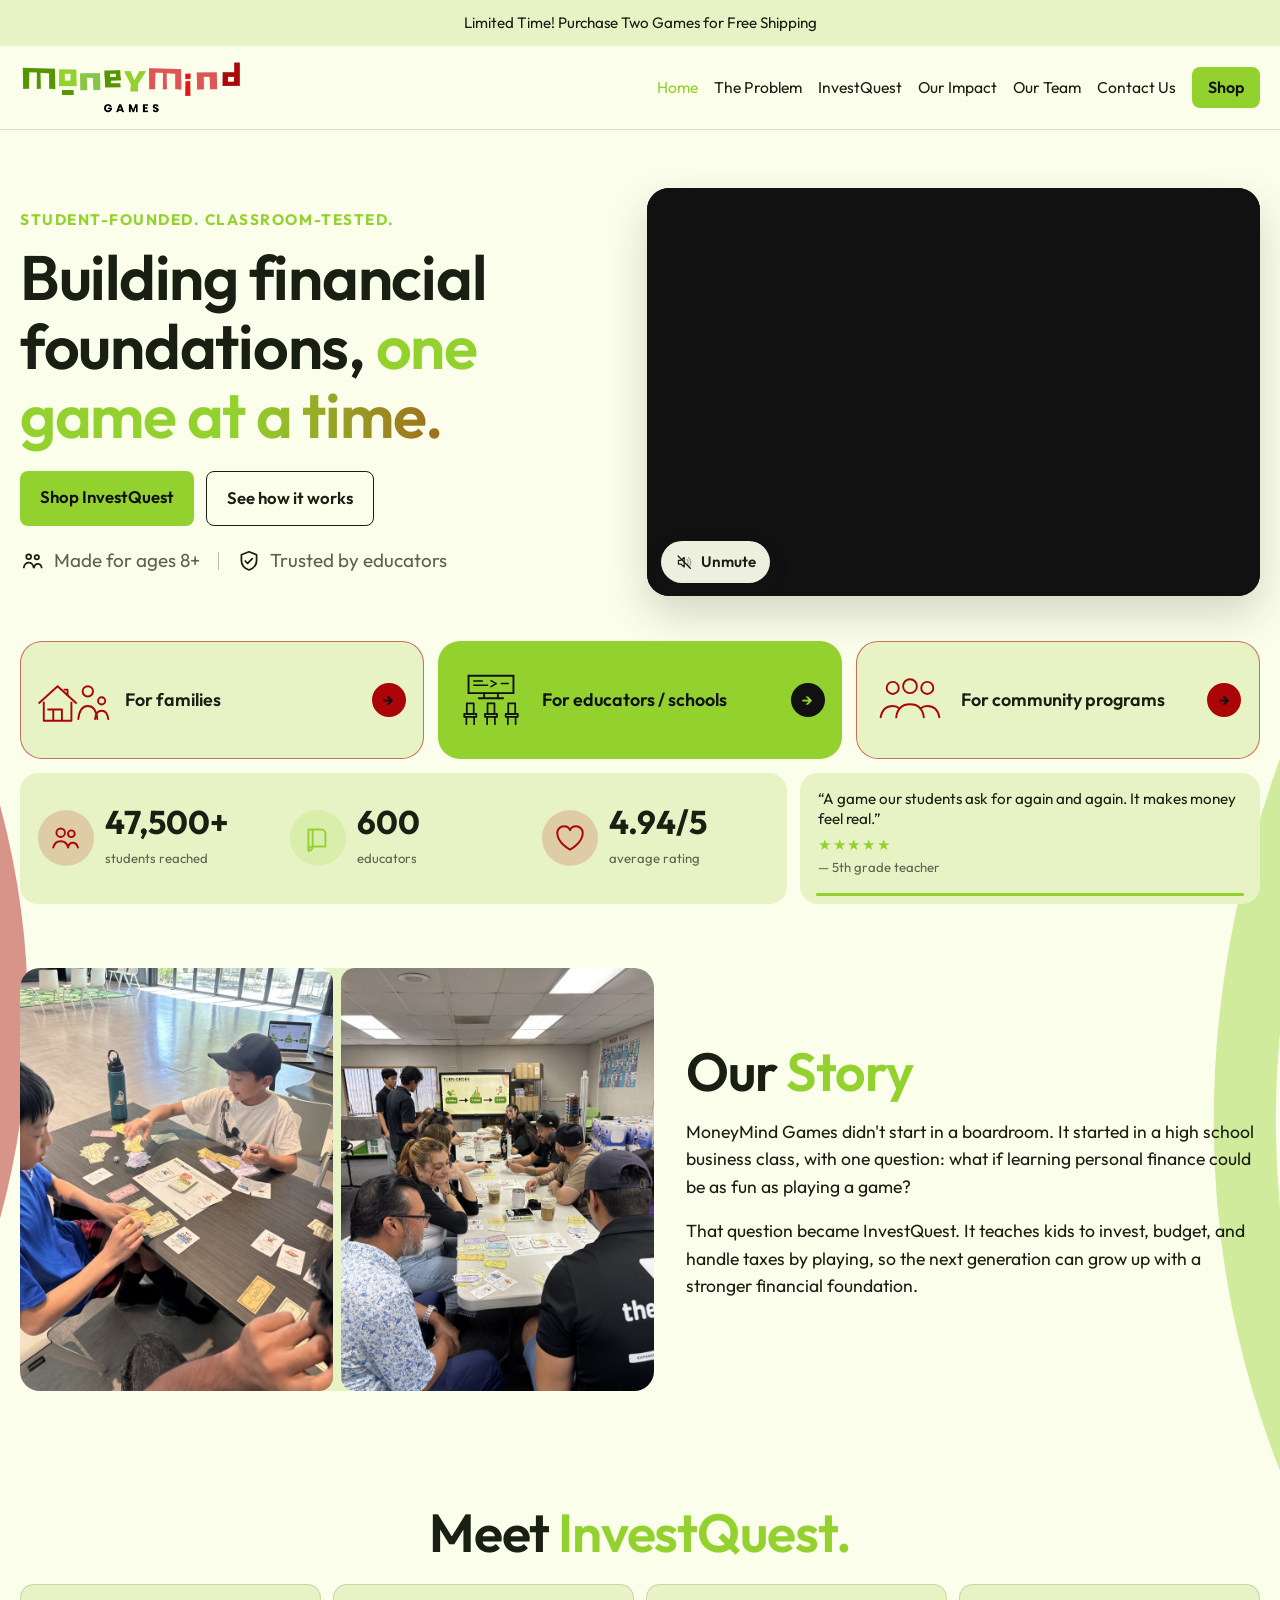
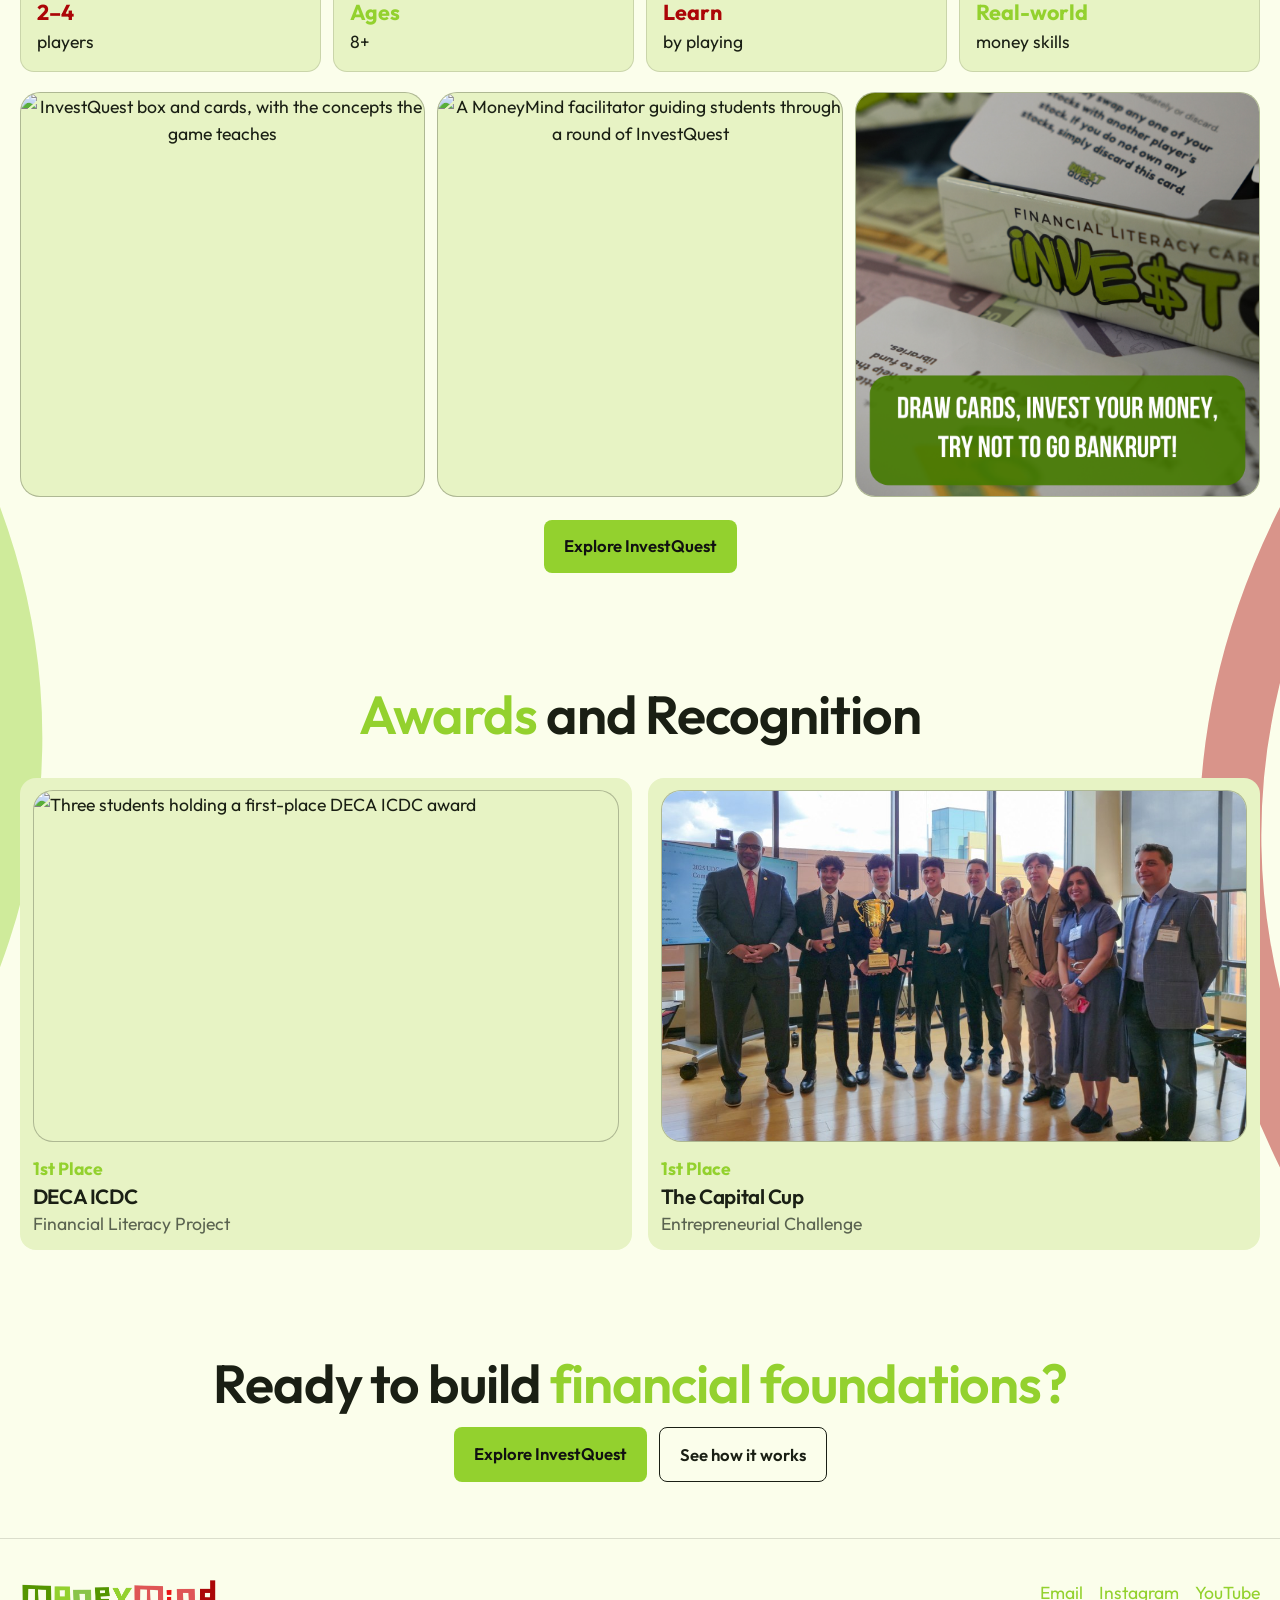
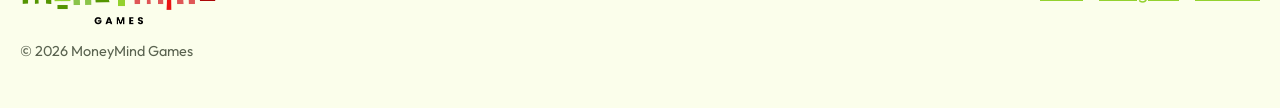
==== commit 21f7f999: "Fix Safari hero autoplay by giving the video a real laid-out size. Safari often skips autoplay when " ====
--- a/index.html
+++ b/index.html
@@ -13,7 +13,7 @@
     <link rel="preconnect" href="https://fonts.googleapis.com" />
     <link rel="preconnect" href="https://fonts.gstatic.com" crossorigin />
     <link href="https://fonts.googleapis.com/css2?family=Outfit:wght@400;600;700&display=swap" rel="stylesheet" />
-    <link rel="stylesheet" href="styles.css?v=85" />
+    <link rel="stylesheet" href="styles.css?v=86" />
     <script type="application/ld+json">
       {
         "@context": "https://schema.org",
@@ -74,6 +74,7 @@
             id="heroVideo"
             class="hero-video"
             data-hero-video
+            src="assets/investquest-commercial-hero.mp4"
             width="1280"
             height="720"
             autoplay
@@ -82,9 +83,34 @@
             playsinline
             webkit-playsinline
             preload="auto"
-          >
-            <source src="assets/investquest-commercial-hero.mp4" type="video/mp4" />
-          </video>
+          ></video>
+          <script>
+            // Safari-only layout kick: Chrome retries autoplay after layout; Safari often
+            // decides once while the video box is still 0×0. One muted play() after paint.
+            (function () {
+              var v = document.getElementById("heroVideo");
+              if (!v) return;
+              v.muted = true;
+              v.defaultMuted = true;
+              v.setAttribute("muted", "");
+              v.playsInline = true;
+              var kicked = false;
+              function kick() {
+                if (kicked || !v.paused) return;
+                if (v.clientWidth < 2 || v.clientHeight < 2) return;
+                kicked = true;
+                var p = v.play();
+                if (p && typeof p.catch === "function") p.catch(function () { kicked = false; });
+              }
+              v.addEventListener("loadeddata", kick);
+              v.addEventListener("canplay", kick);
+              requestAnimationFrame(function () {
+                requestAnimationFrame(kick);
+              });
+              setTimeout(kick, 500);
+              setTimeout(kick, 1500);
+            })();
+          </script>
           <span class="hero-playback" data-hero-playback aria-hidden="true">
             <svg class="hero-playback-pause" viewBox="0 0 24 24">
               <rect x="6.5" y="5.5" width="3.5" height="13" rx="1" fill="currentColor"/>
@@ -307,6 +333,6 @@
         </div>
       </div>
     </footer>
-    <script src="script.js?v=19"></script>
+    <script src="script.js?v=20"></script>
   </body>
 </html>
--- a/styles.css
+++ b/styles.css
@@ -388,6 +388,8 @@
   box-shadow: 0 18px 42px rgba(26, 31, 20, 0.18);
   cursor: pointer;
   -webkit-tap-highlight-color: transparent;
+  /* Explicit size so Safari doesn't evaluate autoplay at 0×0 (Chrome retries; Safari often won't). */
+  min-height: 240px;
 }
 
 .hero-media:focus {
@@ -400,12 +402,15 @@
 }
 
 .hero-video {
+  position: absolute;
+  inset: 0;
   width: 100%;
   height: 100%;
   display: block;
   object-fit: cover;
   object-position: center;
   pointer-events: none;
+  background: #111;
 }
 
 .hero-playback {
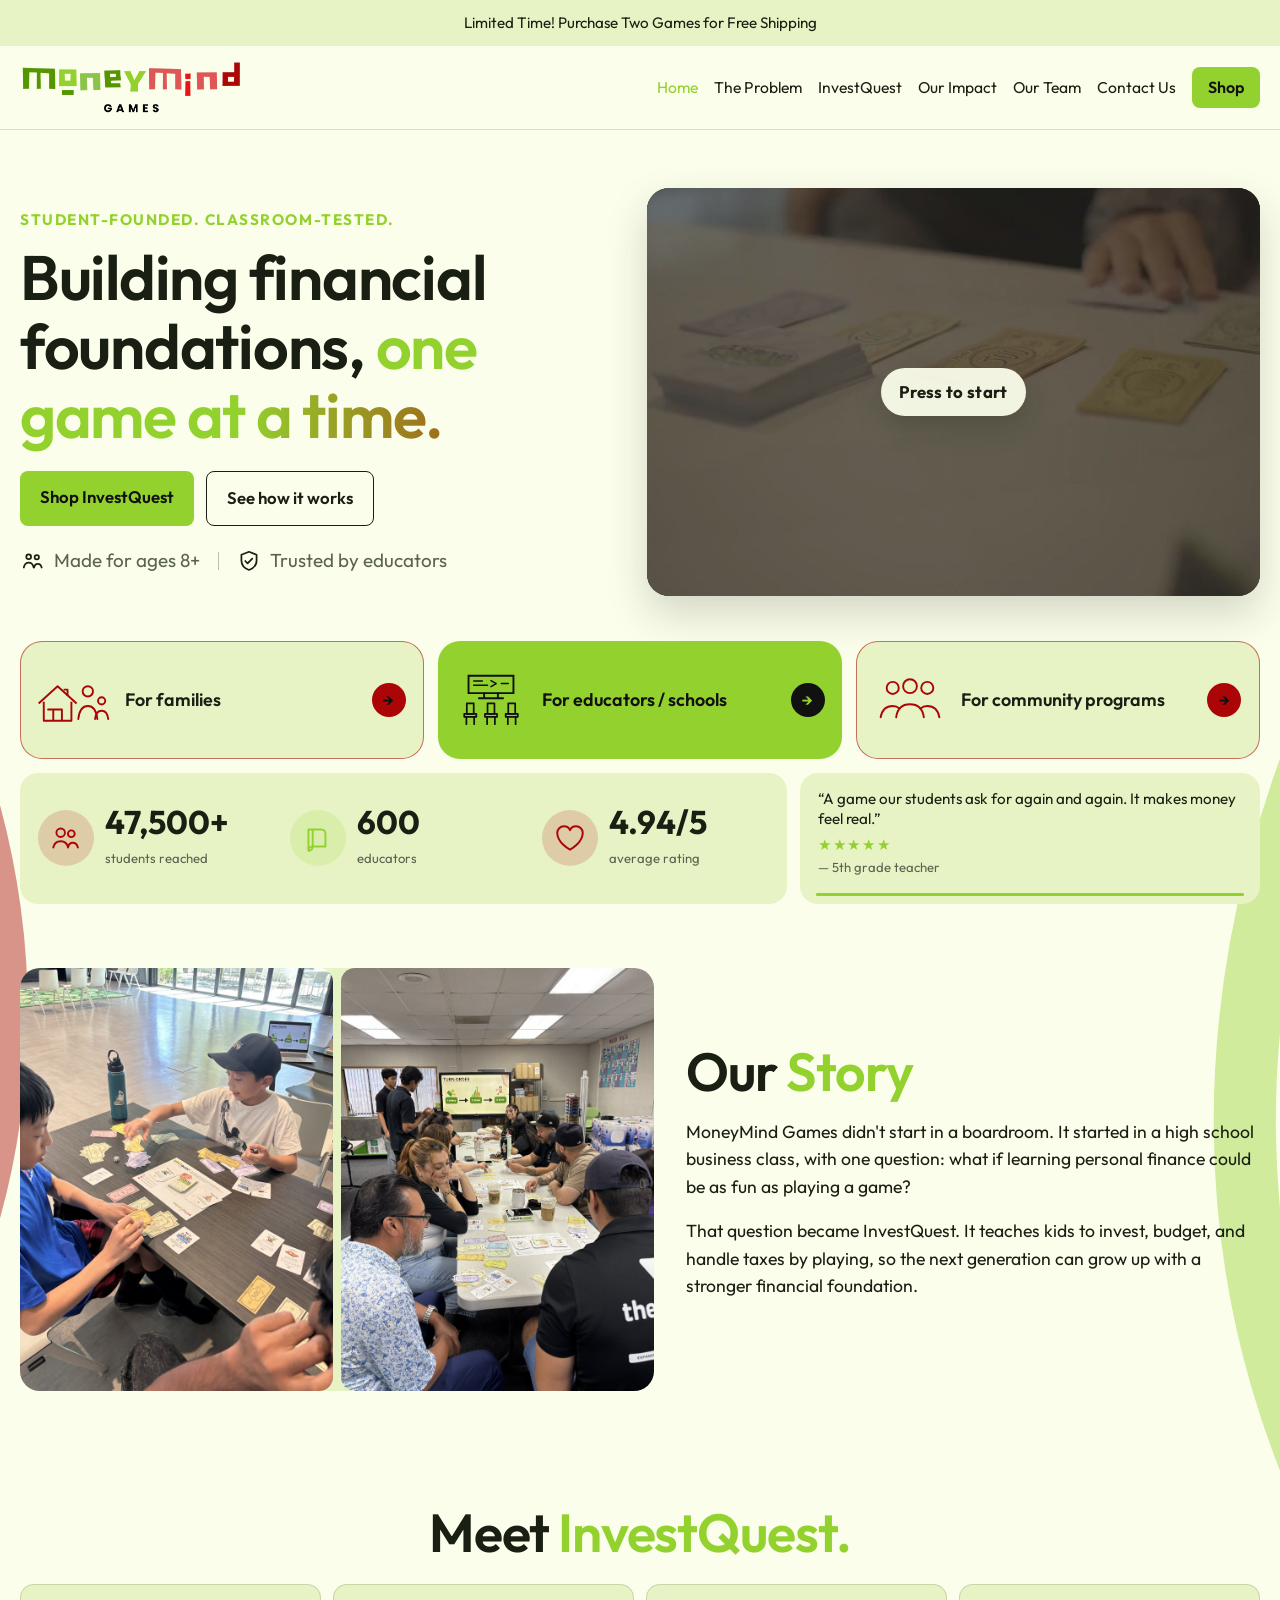
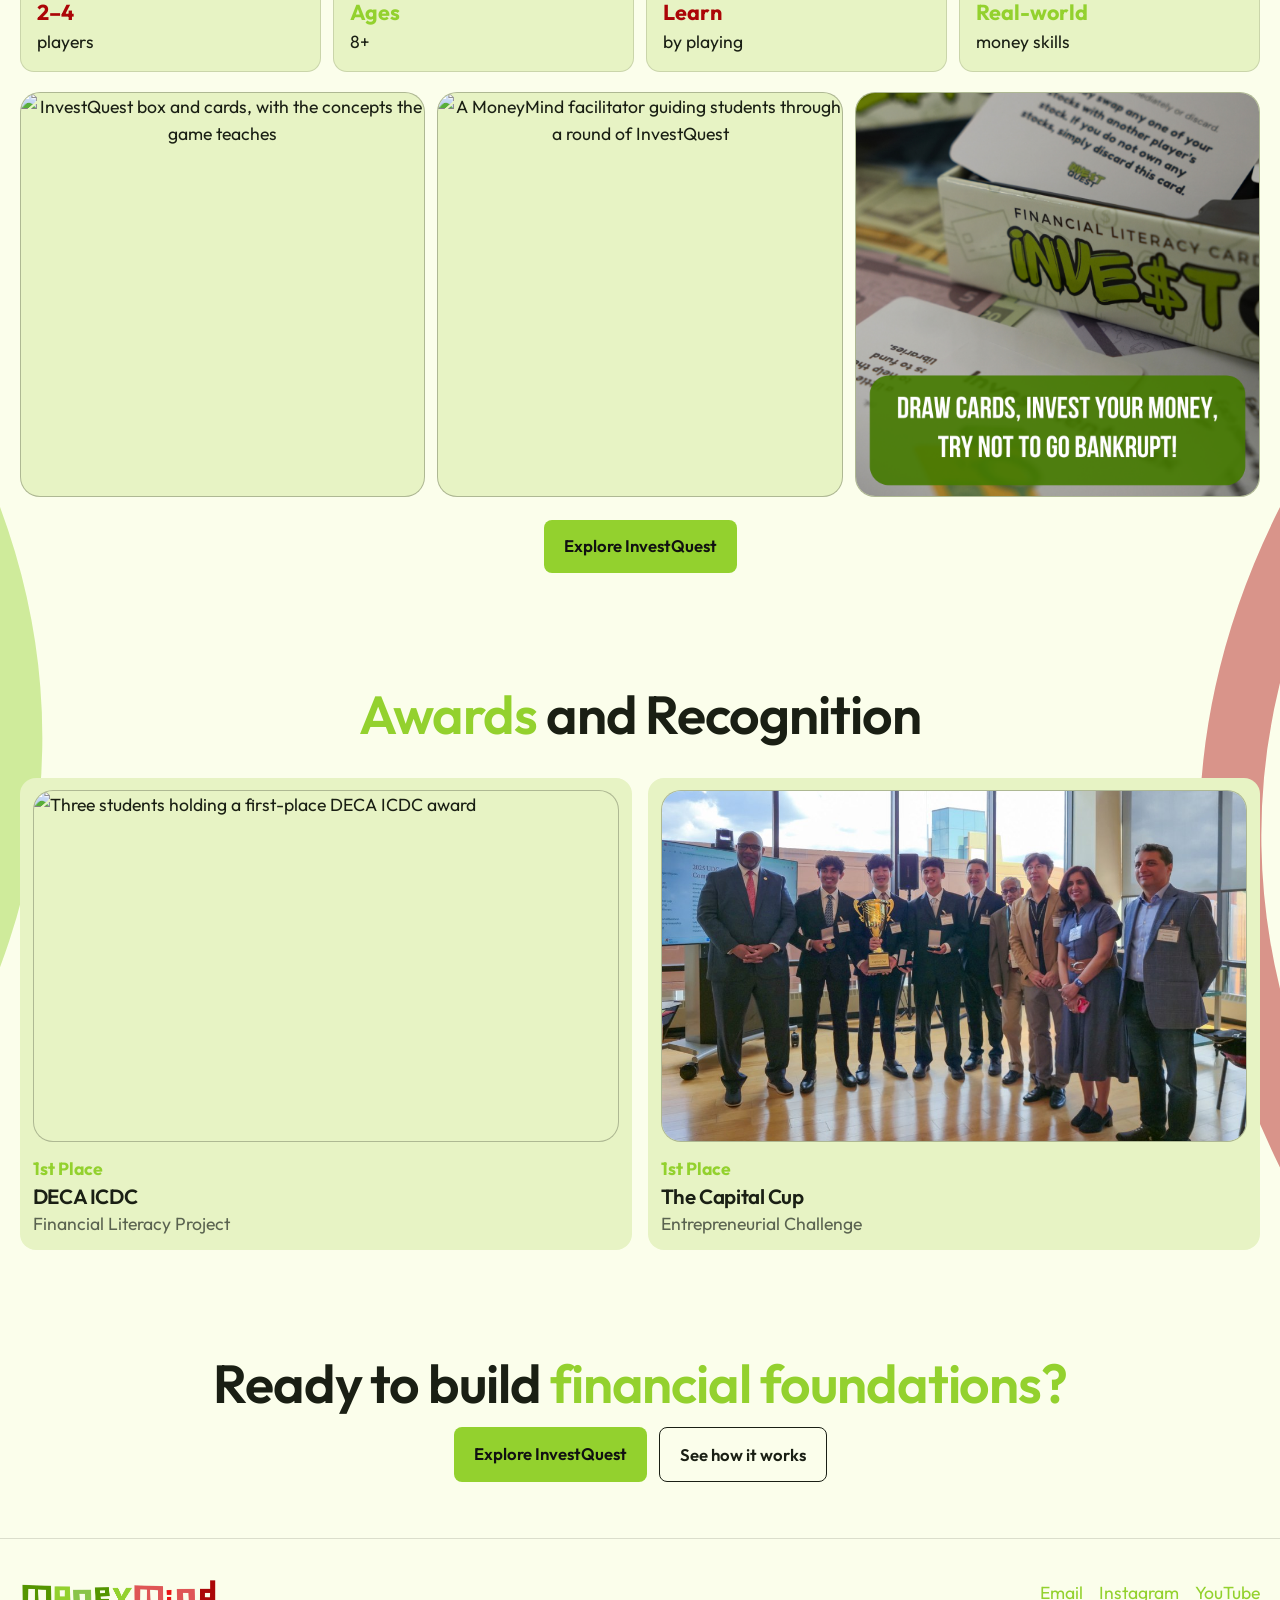
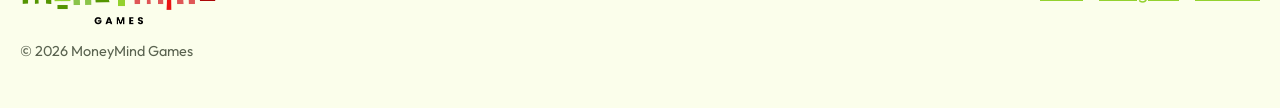
==== commit ecce0381: "Show a poster frame and Press to start when hero autoplay is blocked. When Low Power Mode keeps the " ====
--- a/index.html
+++ b/index.html
@@ -13,7 +13,7 @@
     <link rel="preconnect" href="https://fonts.googleapis.com" />
     <link rel="preconnect" href="https://fonts.gstatic.com" crossorigin />
     <link href="https://fonts.googleapis.com/css2?family=Outfit:wght@400;600;700&display=swap" rel="stylesheet" />
-    <link rel="stylesheet" href="styles.css?v=86" />
+    <link rel="stylesheet" href="styles.css?v=87" />
     <script type="application/ld+json">
       {
         "@context": "https://schema.org",
@@ -75,6 +75,7 @@
             class="hero-video"
             data-hero-video
             src="assets/investquest-commercial-hero.mp4"
+            poster="assets/investquest-commercial-poster.jpg"
             width="1280"
             height="720"
             autoplay
@@ -111,6 +112,9 @@
               setTimeout(kick, 1500);
             })();
           </script>
+          <div class="hero-start" data-hero-start hidden>
+            <p class="hero-start-label">Press to start</p>
+          </div>
           <span class="hero-playback" data-hero-playback aria-hidden="true">
             <svg class="hero-playback-pause" viewBox="0 0 24 24">
               <rect x="6.5" y="5.5" width="3.5" height="13" rx="1" fill="currentColor"/>
@@ -333,6 +337,6 @@
         </div>
       </div>
     </footer>
-    <script src="script.js?v=20"></script>
+    <script src="script.js?v=21"></script>
   </body>
 </html>
--- a/styles.css
+++ b/styles.css
@@ -410,7 +410,35 @@
   object-fit: cover;
   object-position: center;
   pointer-events: none;
-  background: #111;
+  background: #111 url("assets/investquest-commercial-poster.jpg") center / cover no-repeat;
+}
+
+.hero-start {
+  position: absolute;
+  inset: 0;
+  z-index: 3;
+  display: grid;
+  place-items: center;
+  margin: 0;
+  padding: 1.25rem;
+  background: rgba(17, 17, 17, 0.28);
+  pointer-events: none;
+}
+
+.hero-start[hidden] {
+  display: none;
+}
+
+.hero-start-label {
+  margin: 0;
+  padding: 0.7rem 1.15rem;
+  border-radius: 999px;
+  background: rgba(251, 254, 235, 0.94);
+  color: var(--fg);
+  font-size: 1.05rem;
+  font-weight: 700;
+  letter-spacing: 0.02em;
+  box-shadow: 0 10px 28px rgba(26, 31, 20, 0.22);
 }
 
 .hero-playback {
@@ -449,15 +477,13 @@
   opacity: 0.72;
 }
 
-/* Only show the play icon after we know autoplay didn't start (avoids a Safari flash) */
-.hero-media.is-paused.is-autoplay-blocked .hero-playback {
-  opacity: 0.72;
-}
-
-@media (hover: none) {
-  .hero-media.is-paused.is-autoplay-blocked .hero-playback {
-    opacity: 0.72;
-  }
+/* While waiting for a first play (Low Power Mode), hide the faint pause icon */
+.hero-media.is-start-blocked .hero-playback {
+  opacity: 0;
+}
+
+.hero-media.is-start-blocked .hero-sound {
+  display: none;
 }
 
 .hero-sound {
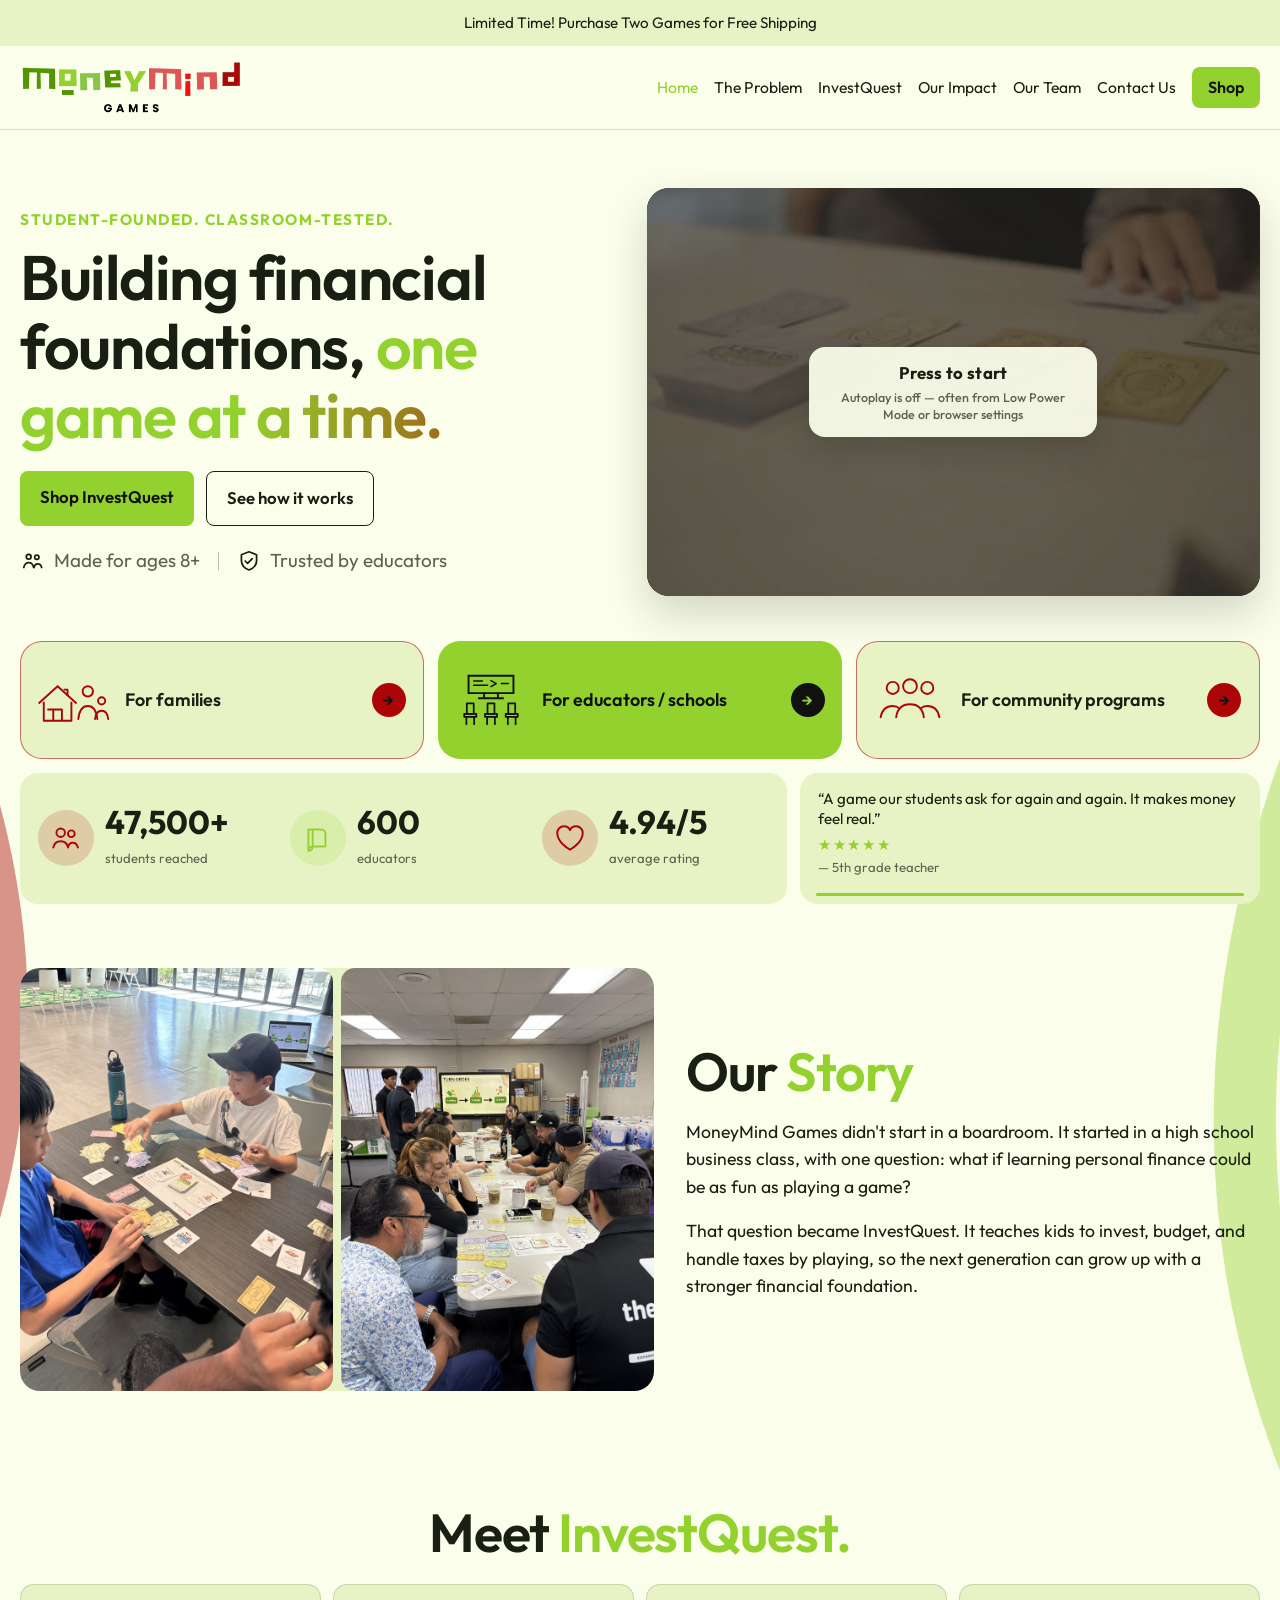
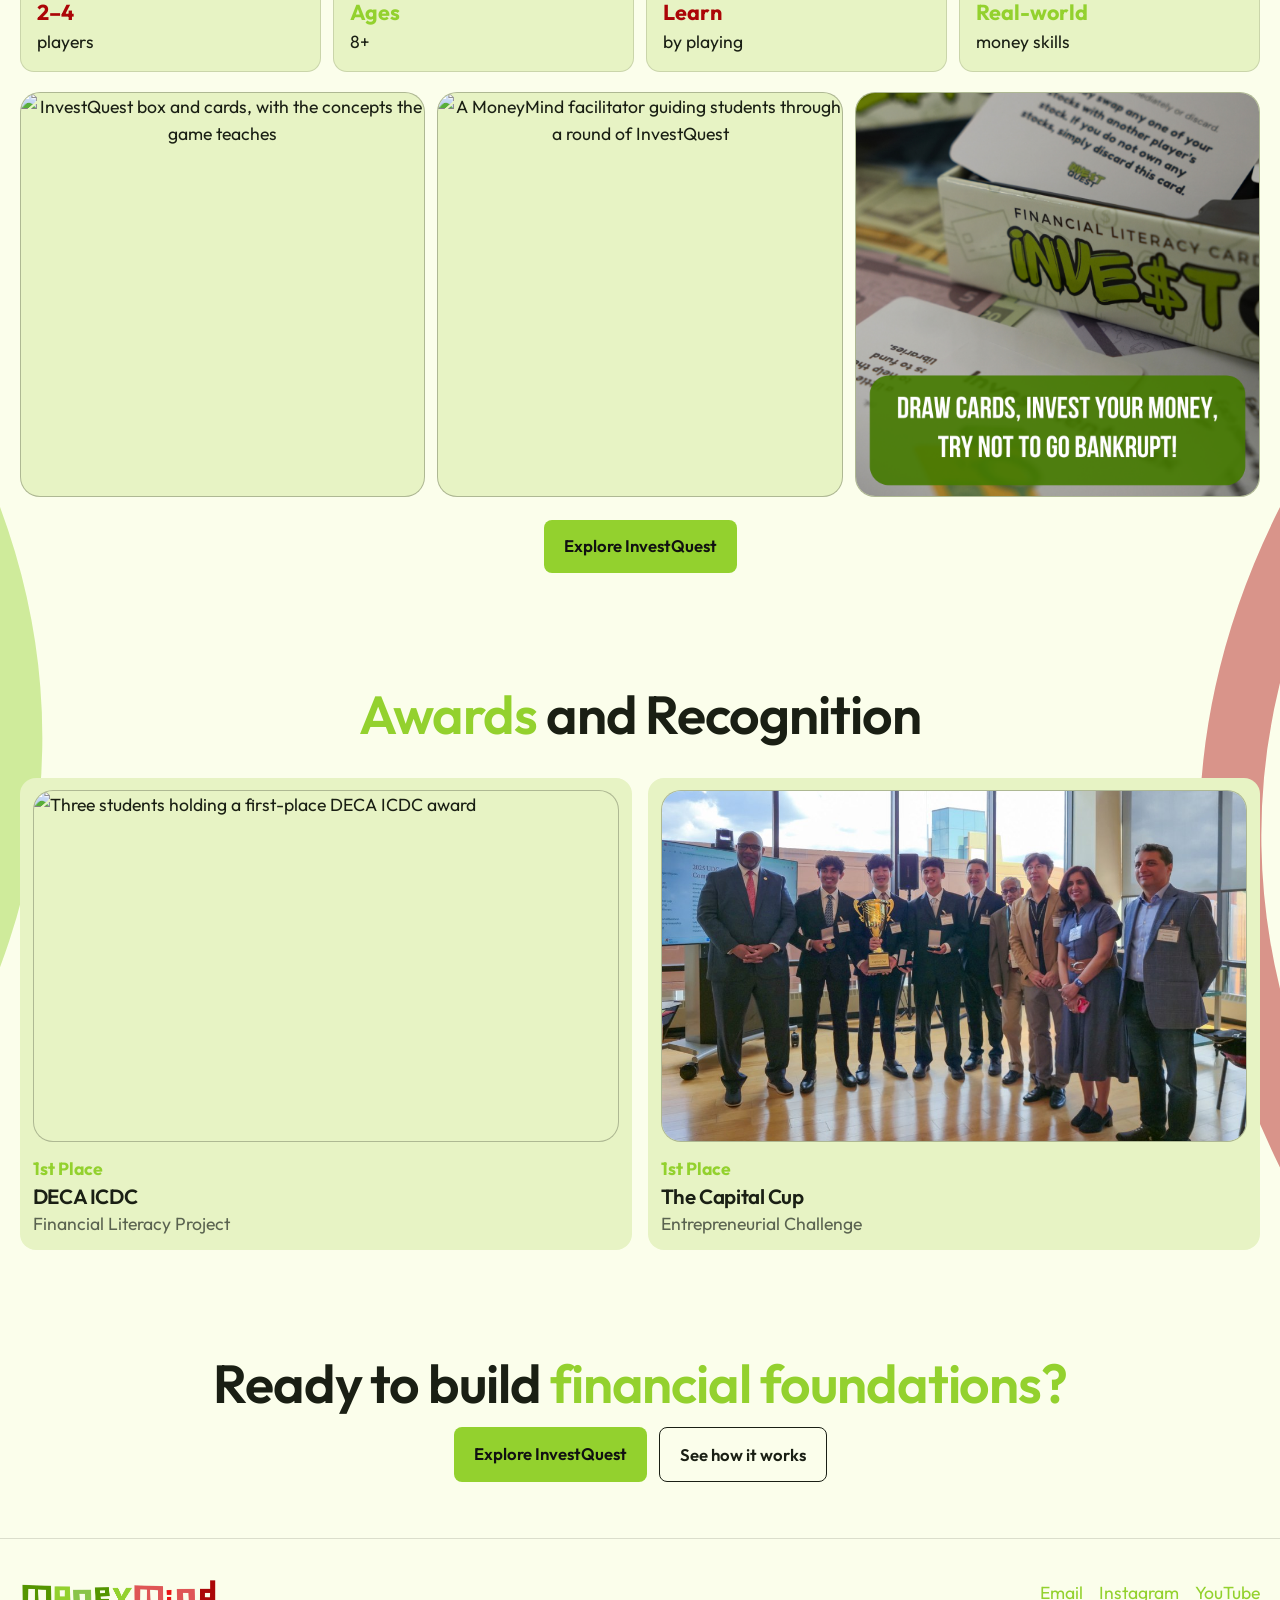
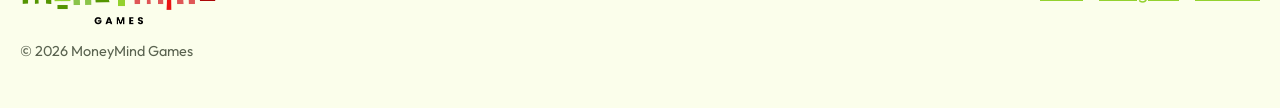
==== commit 23bcc76a: "Clarify the hero start prompt when autoplay is blocked. Add a short note that Low Power Mode or brow" ====
--- a/index.html
+++ b/index.html
@@ -13,7 +13,7 @@
     <link rel="preconnect" href="https://fonts.googleapis.com" />
     <link rel="preconnect" href="https://fonts.gstatic.com" crossorigin />
     <link href="https://fonts.googleapis.com/css2?family=Outfit:wght@400;600;700&display=swap" rel="stylesheet" />
-    <link rel="stylesheet" href="styles.css?v=87" />
+    <link rel="stylesheet" href="styles.css?v=88" />
     <script type="application/ld+json">
       {
         "@context": "https://schema.org",
@@ -113,7 +113,10 @@
             })();
           </script>
           <div class="hero-start" data-hero-start hidden>
-            <p class="hero-start-label">Press to start</p>
+            <p class="hero-start-label">
+              <span class="hero-start-title">Press to start</span>
+              <span class="hero-start-note">Autoplay is off — often from Low Power Mode or browser settings</span>
+            </p>
           </div>
           <span class="hero-playback" data-hero-playback aria-hidden="true">
             <svg class="hero-playback-pause" viewBox="0 0 24 24">
--- a/styles.css
+++ b/styles.css
@@ -430,15 +430,29 @@
 }
 
 .hero-start-label {
+  display: grid;
+  gap: 0.28rem;
   margin: 0;
-  padding: 0.7rem 1.15rem;
-  border-radius: 999px;
+  max-width: 18rem;
+  padding: 0.8rem 1.15rem;
+  border-radius: 16px;
   background: rgba(251, 254, 235, 0.94);
   color: var(--fg);
+  text-align: center;
+  box-shadow: 0 10px 28px rgba(26, 31, 20, 0.22);
+}
+
+.hero-start-title {
   font-size: 1.05rem;
   font-weight: 700;
   letter-spacing: 0.02em;
-  box-shadow: 0 10px 28px rgba(26, 31, 20, 0.22);
+}
+
+.hero-start-note {
+  font-size: 0.78rem;
+  font-weight: 500;
+  line-height: 1.35;
+  color: var(--muted);
 }
 
 .hero-playback {
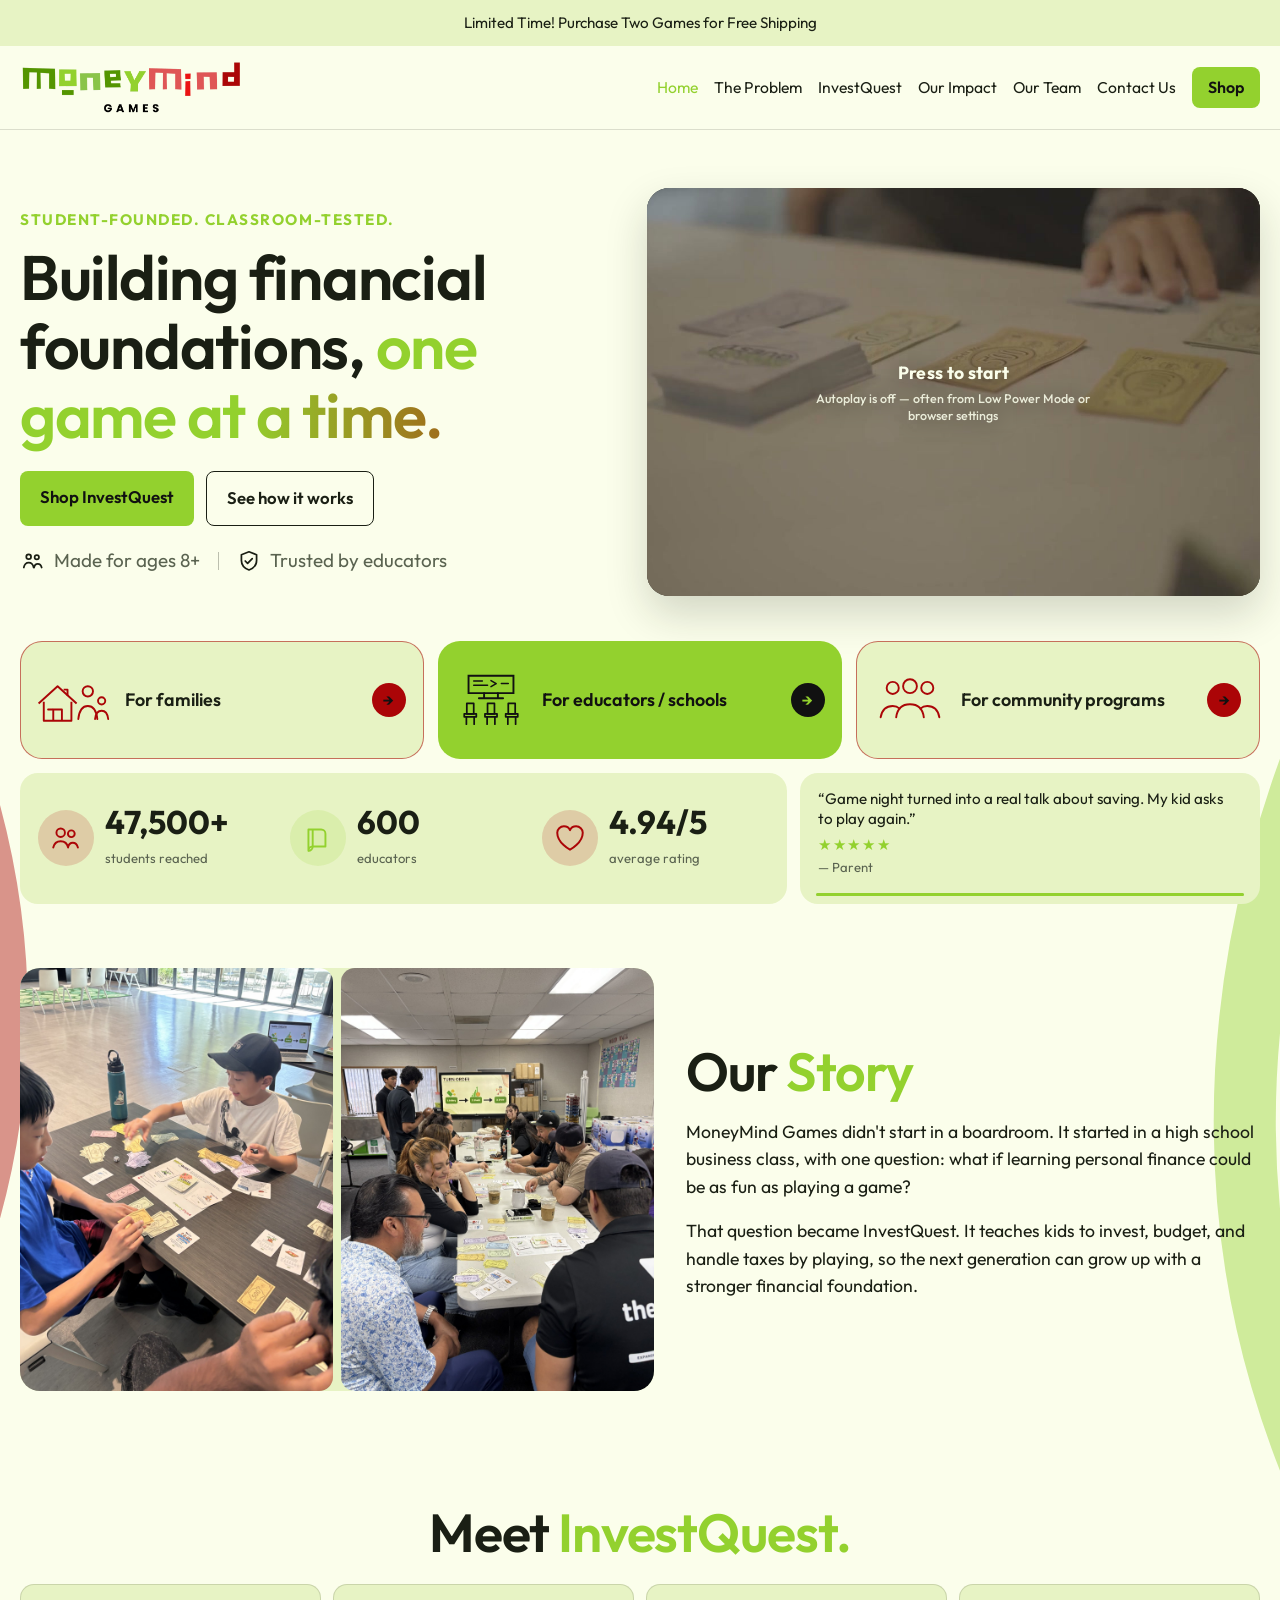
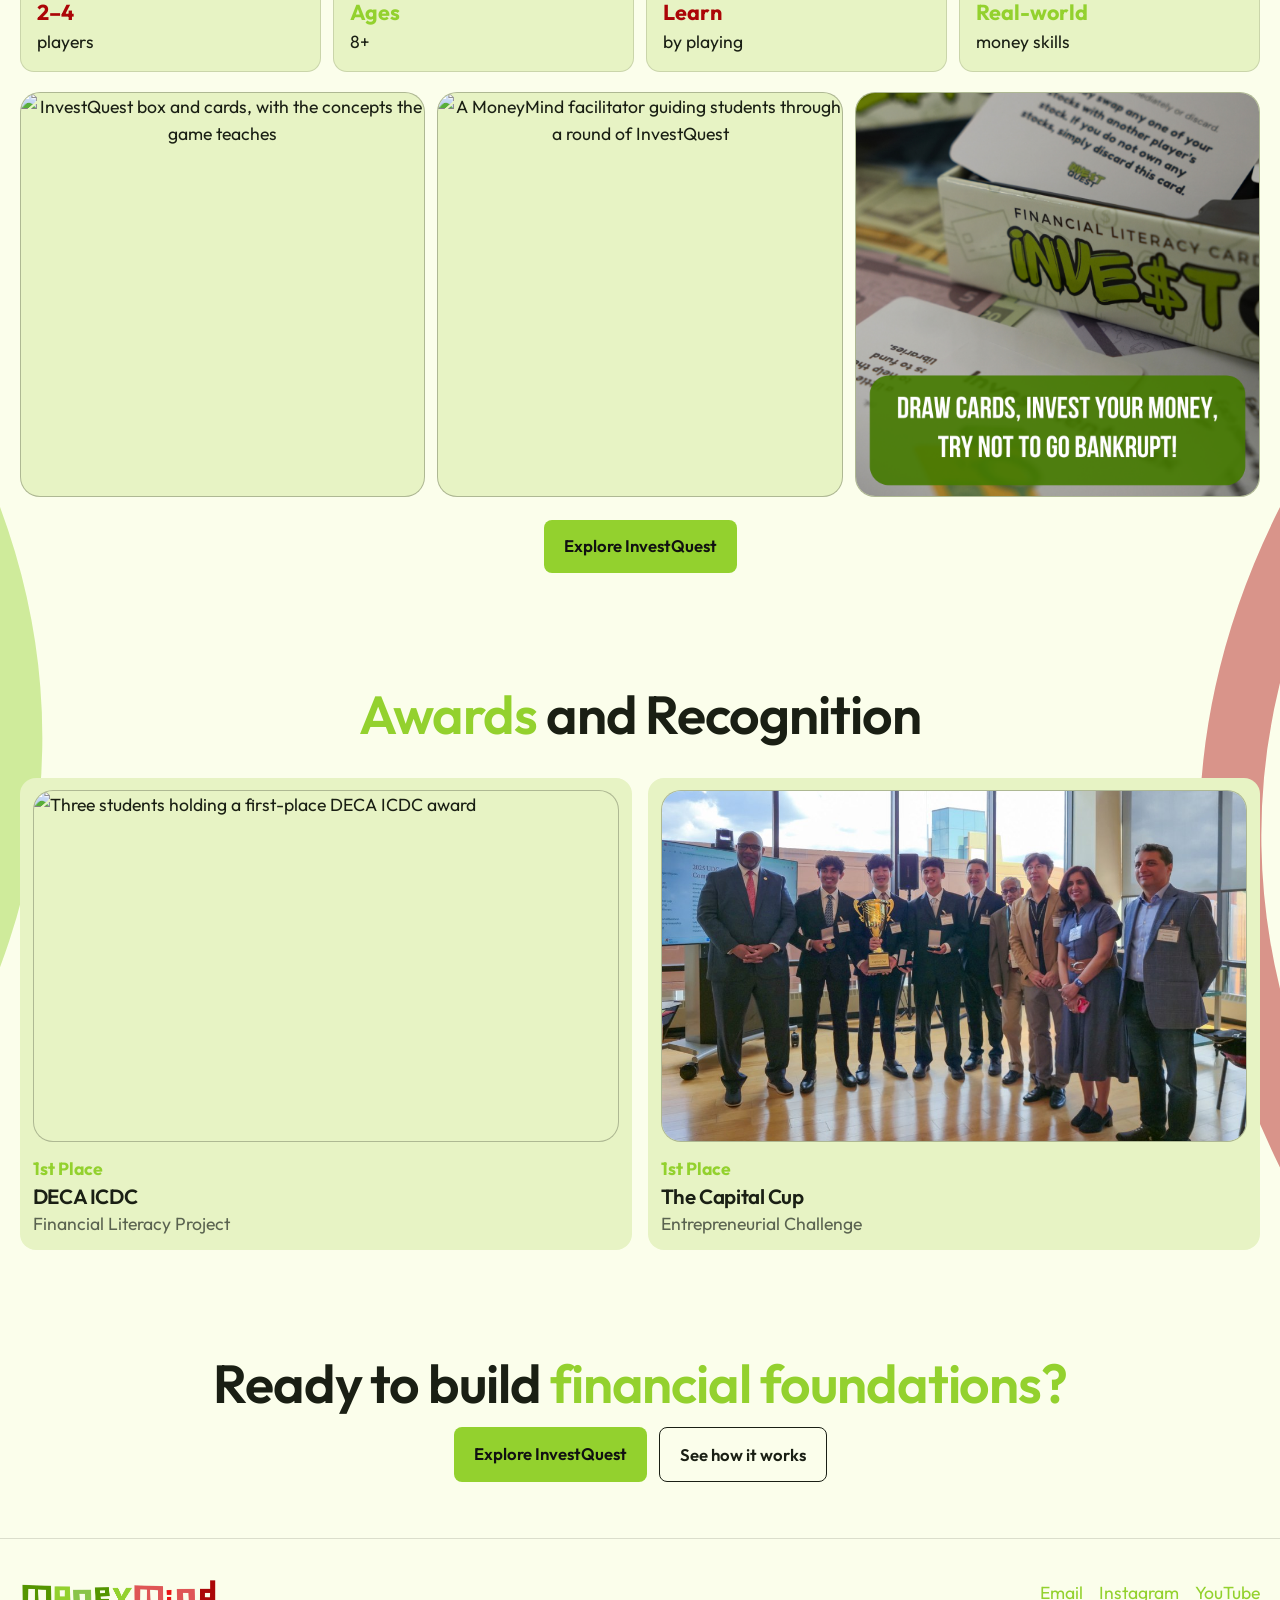
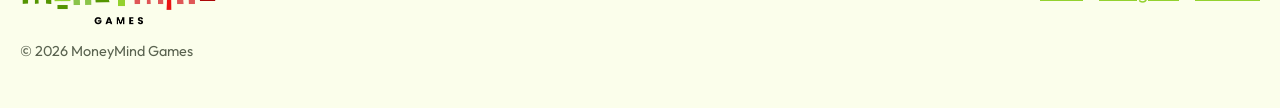
==== commit 7bce2407: "Smooth hero start prompt and keep it on the poster frame. Delay the blocked-autoplay UI until autopl" ====
--- a/index.html
+++ b/index.html
@@ -13,7 +13,7 @@
     <link rel="preconnect" href="https://fonts.googleapis.com" />
     <link rel="preconnect" href="https://fonts.gstatic.com" crossorigin />
     <link href="https://fonts.googleapis.com/css2?family=Outfit:wght@400;600;700&display=swap" rel="stylesheet" />
-    <link rel="stylesheet" href="styles.css?v=88" />
+    <link rel="stylesheet" href="styles.css?v=89" />
     <script type="application/ld+json">
       {
         "@context": "https://schema.org",
@@ -112,6 +112,13 @@
               setTimeout(kick, 1500);
             })();
           </script>
+          <img
+            class="hero-poster-frame"
+            data-hero-poster
+            src="assets/investquest-commercial-poster.jpg"
+            alt=""
+            hidden
+          />
           <div class="hero-start" data-hero-start hidden>
             <p class="hero-start-label">
               <span class="hero-start-title">Press to start</span>
@@ -340,6 +347,6 @@
         </div>
       </div>
     </footer>
-    <script src="script.js?v=21"></script>
+    <script src="script.js?v=22"></script>
   </body>
 </html>
--- a/styles.css
+++ b/styles.css
@@ -413,6 +413,21 @@
   background: #111 url("assets/investquest-commercial-poster.jpg") center / cover no-repeat;
 }
 
+.hero-poster-frame {
+  position: absolute;
+  inset: 0;
+  z-index: 2;
+  width: 100%;
+  height: 100%;
+  object-fit: cover;
+  object-position: center;
+  pointer-events: none;
+}
+
+.hero-poster-frame[hidden] {
+  display: none;
+}
+
 .hero-start {
   position: absolute;
   inset: 0;
@@ -421,7 +436,7 @@
   place-items: center;
   margin: 0;
   padding: 1.25rem;
-  background: rgba(17, 17, 17, 0.28);
+  background: transparent;
   pointer-events: none;
 }
 
@@ -431,19 +446,17 @@
 
 .hero-start-label {
   display: grid;
-  gap: 0.28rem;
+  gap: 0.3rem;
   margin: 0;
   max-width: 18rem;
-  padding: 0.8rem 1.15rem;
-  border-radius: 16px;
-  background: rgba(251, 254, 235, 0.94);
-  color: var(--fg);
+  padding: 0;
+  color: #fbfeeb;
   text-align: center;
-  box-shadow: 0 10px 28px rgba(26, 31, 20, 0.22);
+  filter: drop-shadow(0 2px 10px rgba(0, 0, 0, 0.55));
 }
 
 .hero-start-title {
-  font-size: 1.05rem;
+  font-size: 1.1rem;
   font-weight: 700;
   letter-spacing: 0.02em;
 }
@@ -452,7 +465,7 @@
   font-size: 0.78rem;
   font-weight: 500;
   line-height: 1.35;
-  color: var(--muted);
+  color: rgba(251, 254, 235, 0.88);
 }
 
 .hero-playback {
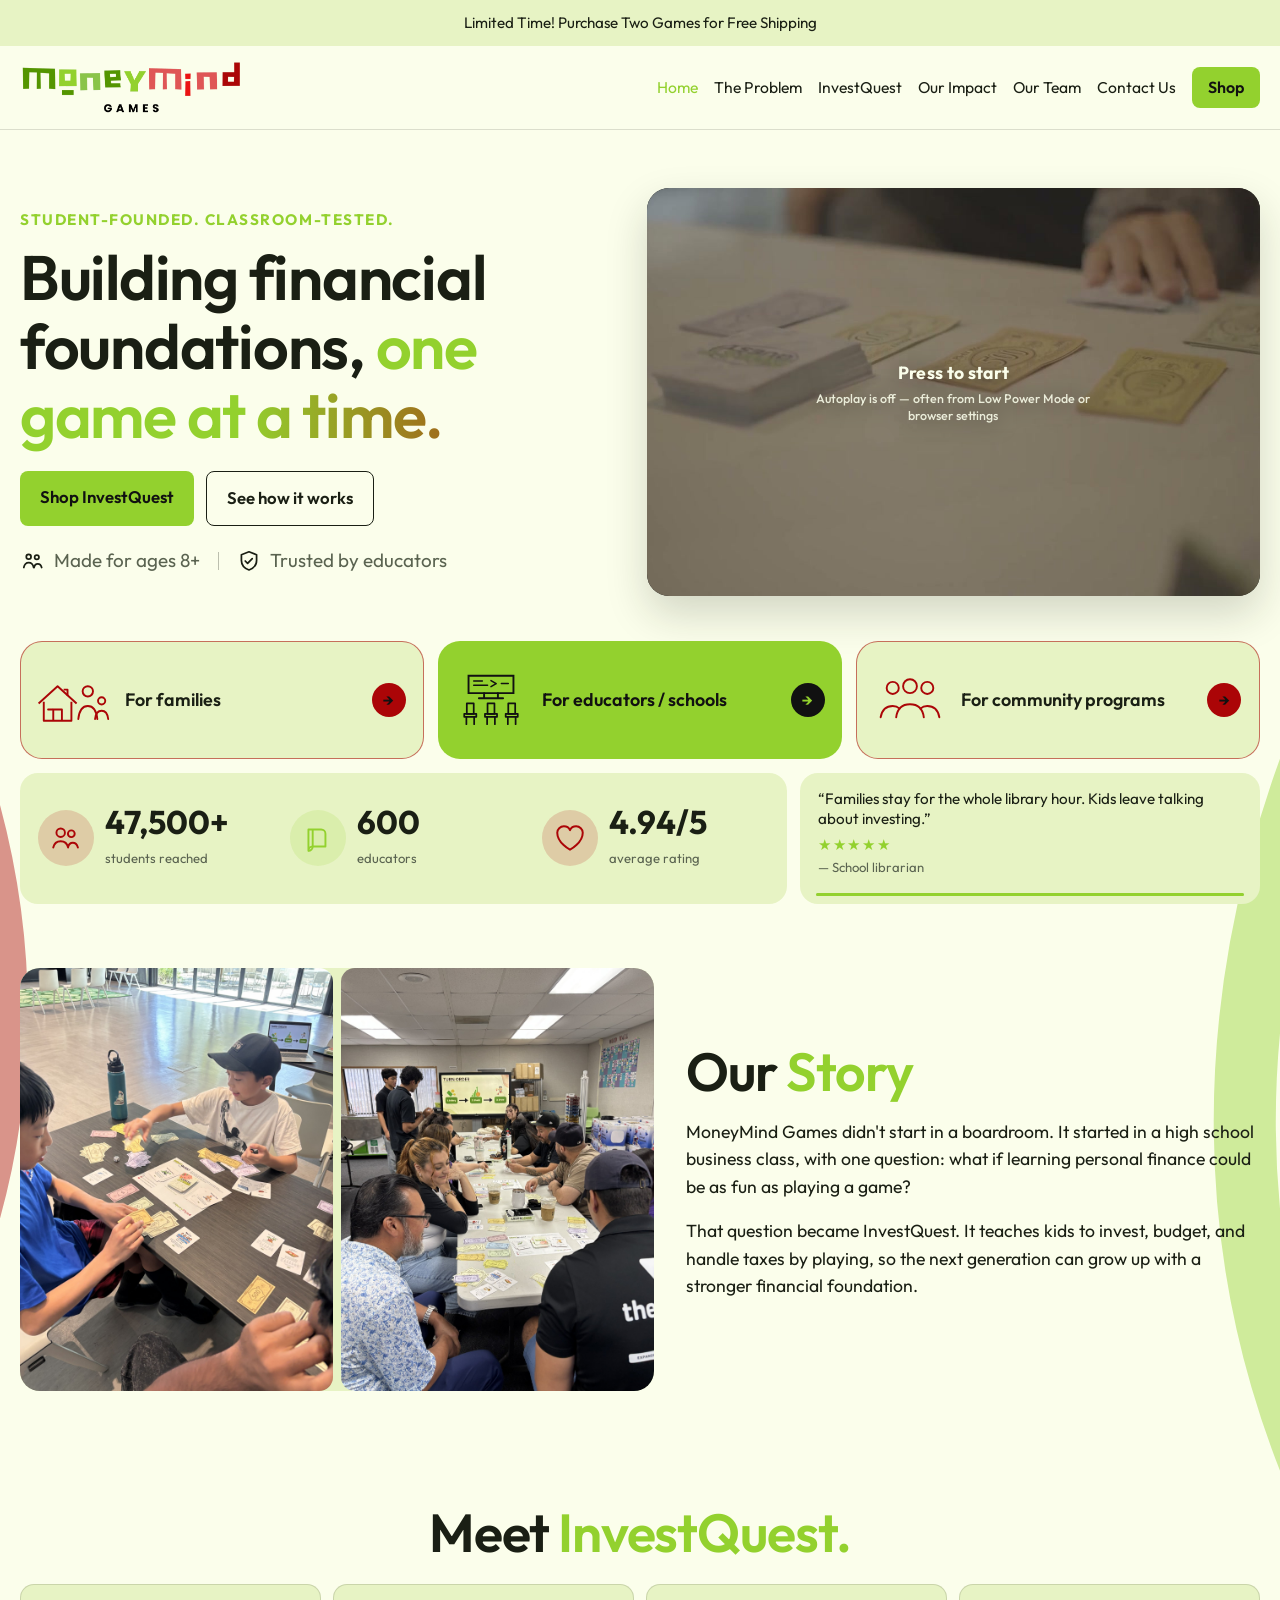
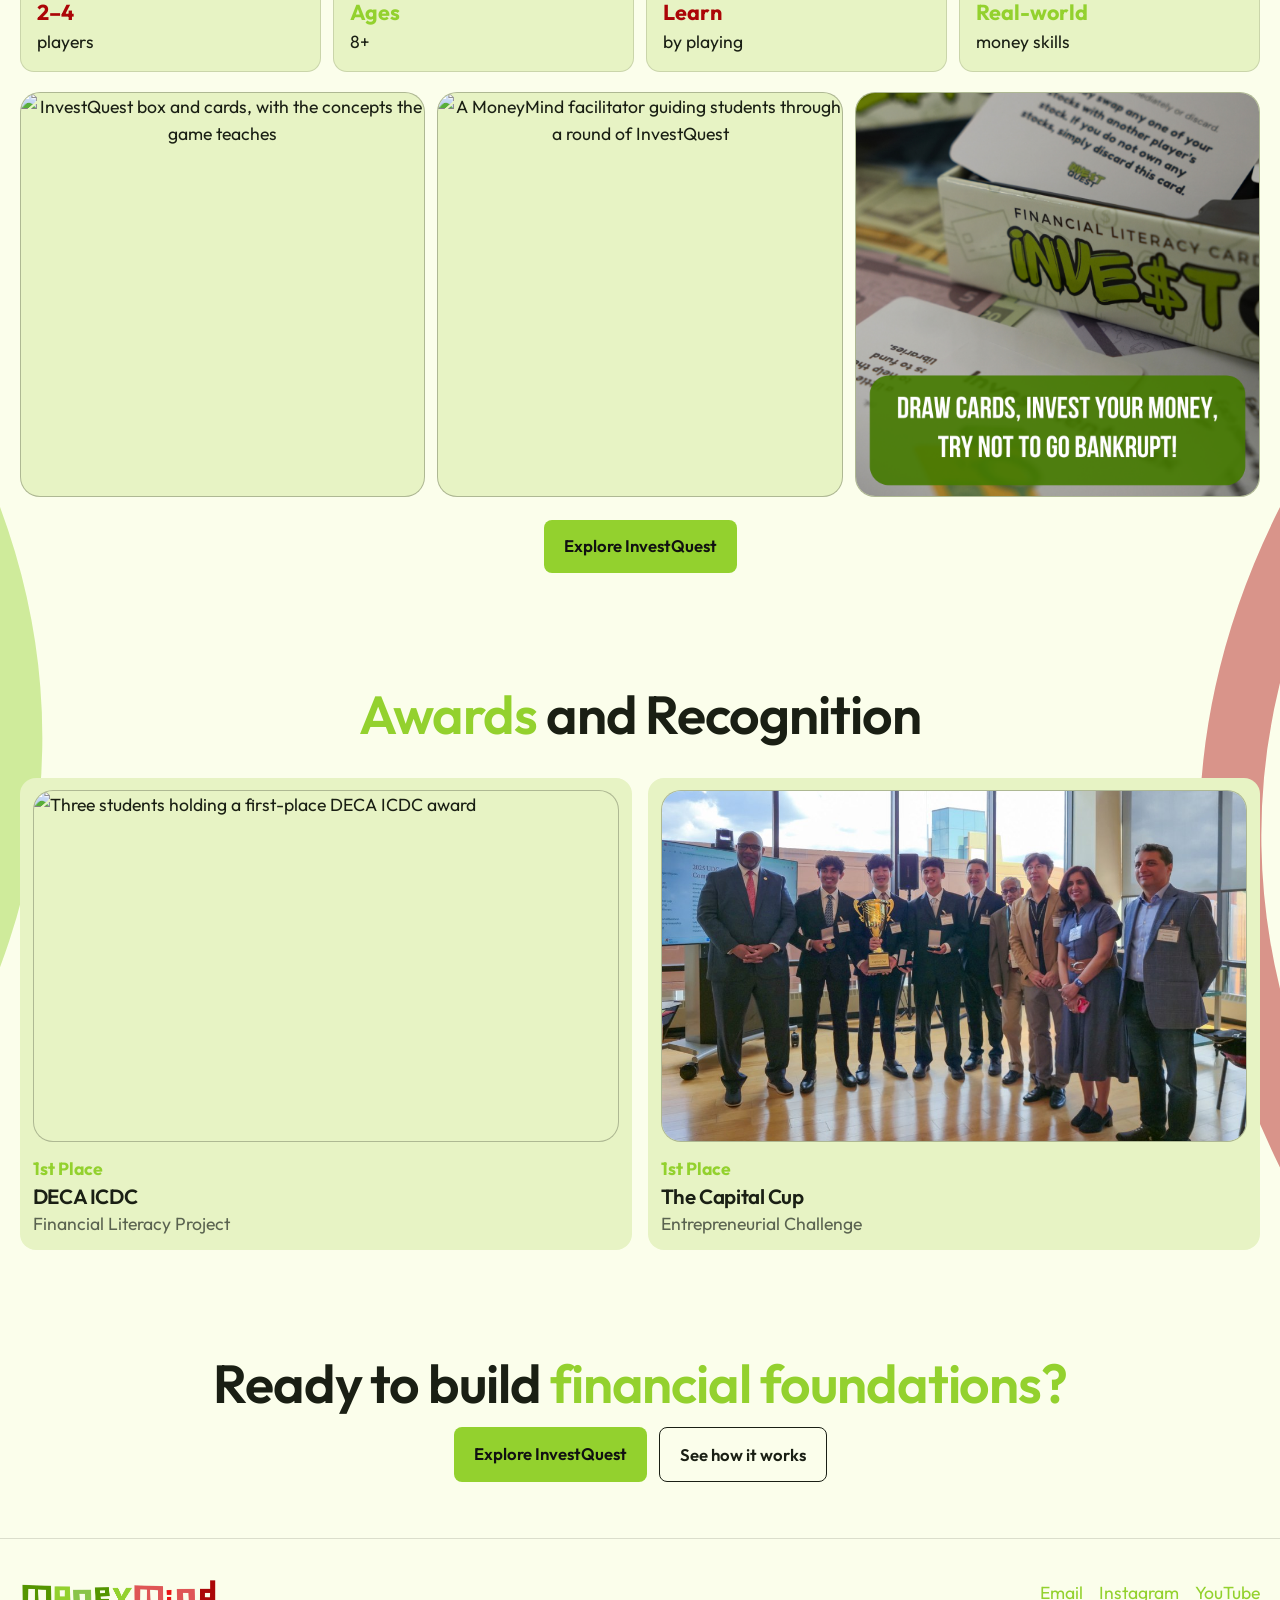
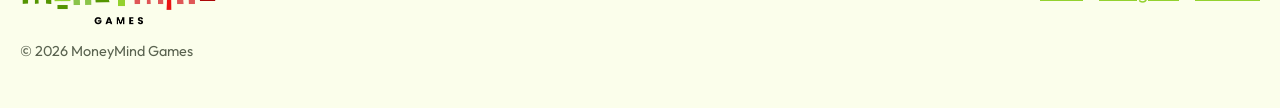
==== commit c1936eb5: "Latch the blocked-autoplay poster and start copy in place. Failed Safari play attempts were briefly " ====
--- a/index.html
+++ b/index.html
@@ -13,7 +13,7 @@
     <link rel="preconnect" href="https://fonts.googleapis.com" />
     <link rel="preconnect" href="https://fonts.gstatic.com" crossorigin />
     <link href="https://fonts.googleapis.com/css2?family=Outfit:wght@400;600;700&display=swap" rel="stylesheet" />
-    <link rel="stylesheet" href="styles.css?v=89" />
+    <link rel="stylesheet" href="styles.css?v=90" />
     <script type="application/ld+json">
       {
         "@context": "https://schema.org",
@@ -89,6 +89,7 @@
             // Safari-only layout kick: Chrome retries autoplay after layout; Safari often
             // decides once while the video box is still 0×0. One muted play() after paint.
             (function () {
+              var media = document.querySelector("[data-hero-media]");
               var v = document.getElementById("heroVideo");
               if (!v) return;
               v.muted = true;
@@ -98,6 +99,7 @@
               var kicked = false;
               function kick() {
                 if (kicked || !v.paused) return;
+                if (media && media.dataset.autoplayBlocked === "1") return;
                 if (v.clientWidth < 2 || v.clientHeight < 2) return;
                 kicked = true;
                 var p = v.play();
@@ -109,7 +111,6 @@
                 requestAnimationFrame(kick);
               });
               setTimeout(kick, 500);
-              setTimeout(kick, 1500);
             })();
           </script>
           <img
@@ -117,9 +118,8 @@
             data-hero-poster
             src="assets/investquest-commercial-poster.jpg"
             alt=""
-            hidden
           />
-          <div class="hero-start" data-hero-start hidden>
+          <div class="hero-start" data-hero-start>
             <p class="hero-start-label">
               <span class="hero-start-title">Press to start</span>
               <span class="hero-start-note">Autoplay is off — often from Low Power Mode or browser settings</span>
@@ -347,6 +347,6 @@
         </div>
       </div>
     </footer>
-    <script src="script.js?v=22"></script>
+    <script src="script.js?v=23"></script>
   </body>
 </html>
--- a/styles.css
+++ b/styles.css
@@ -413,35 +413,41 @@
   background: #111 url("assets/investquest-commercial-poster.jpg") center / cover no-repeat;
 }
 
-.hero-poster-frame {
+.hero-poster-frame,
+.hero-start {
   position: absolute;
   inset: 0;
-  z-index: 2;
+  opacity: 0;
+  visibility: hidden;
+  pointer-events: none;
+  transition: none;
+}
+
+.hero-poster-frame {
+  z-index: 4;
   width: 100%;
   height: 100%;
   object-fit: cover;
   object-position: center;
-  pointer-events: none;
-}
-
-.hero-poster-frame[hidden] {
-  display: none;
 }
 
 .hero-start {
-  position: absolute;
-  inset: 0;
-  z-index: 3;
+  z-index: 5;
   display: grid;
   place-items: center;
   margin: 0;
   padding: 1.25rem;
   background: transparent;
-  pointer-events: none;
-}
-
-.hero-start[hidden] {
-  display: none;
+}
+
+.hero-media.is-start-blocked .hero-poster-frame,
+.hero-media.is-start-blocked .hero-start {
+  opacity: 1;
+  visibility: visible;
+}
+
+.hero-media.is-start-blocked .hero-video {
+  opacity: 0;
 }
 
 .hero-start-label {
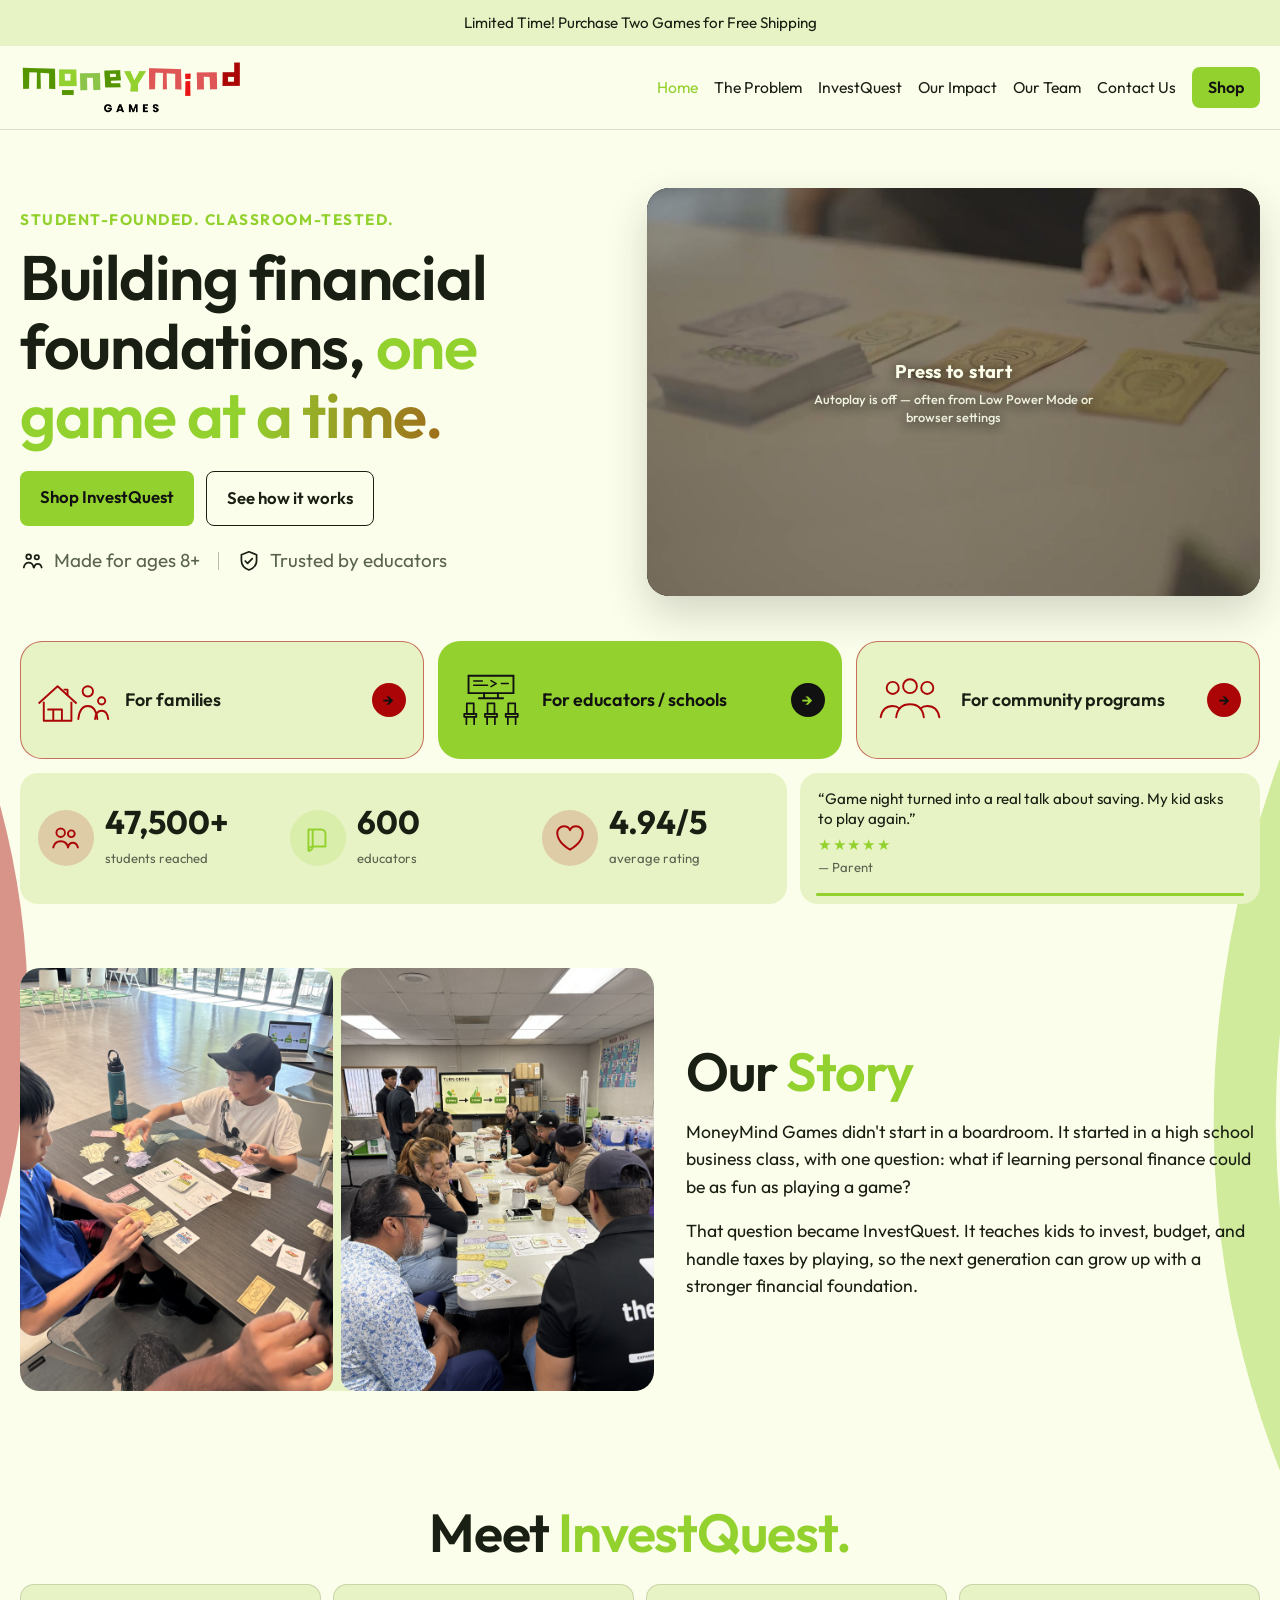
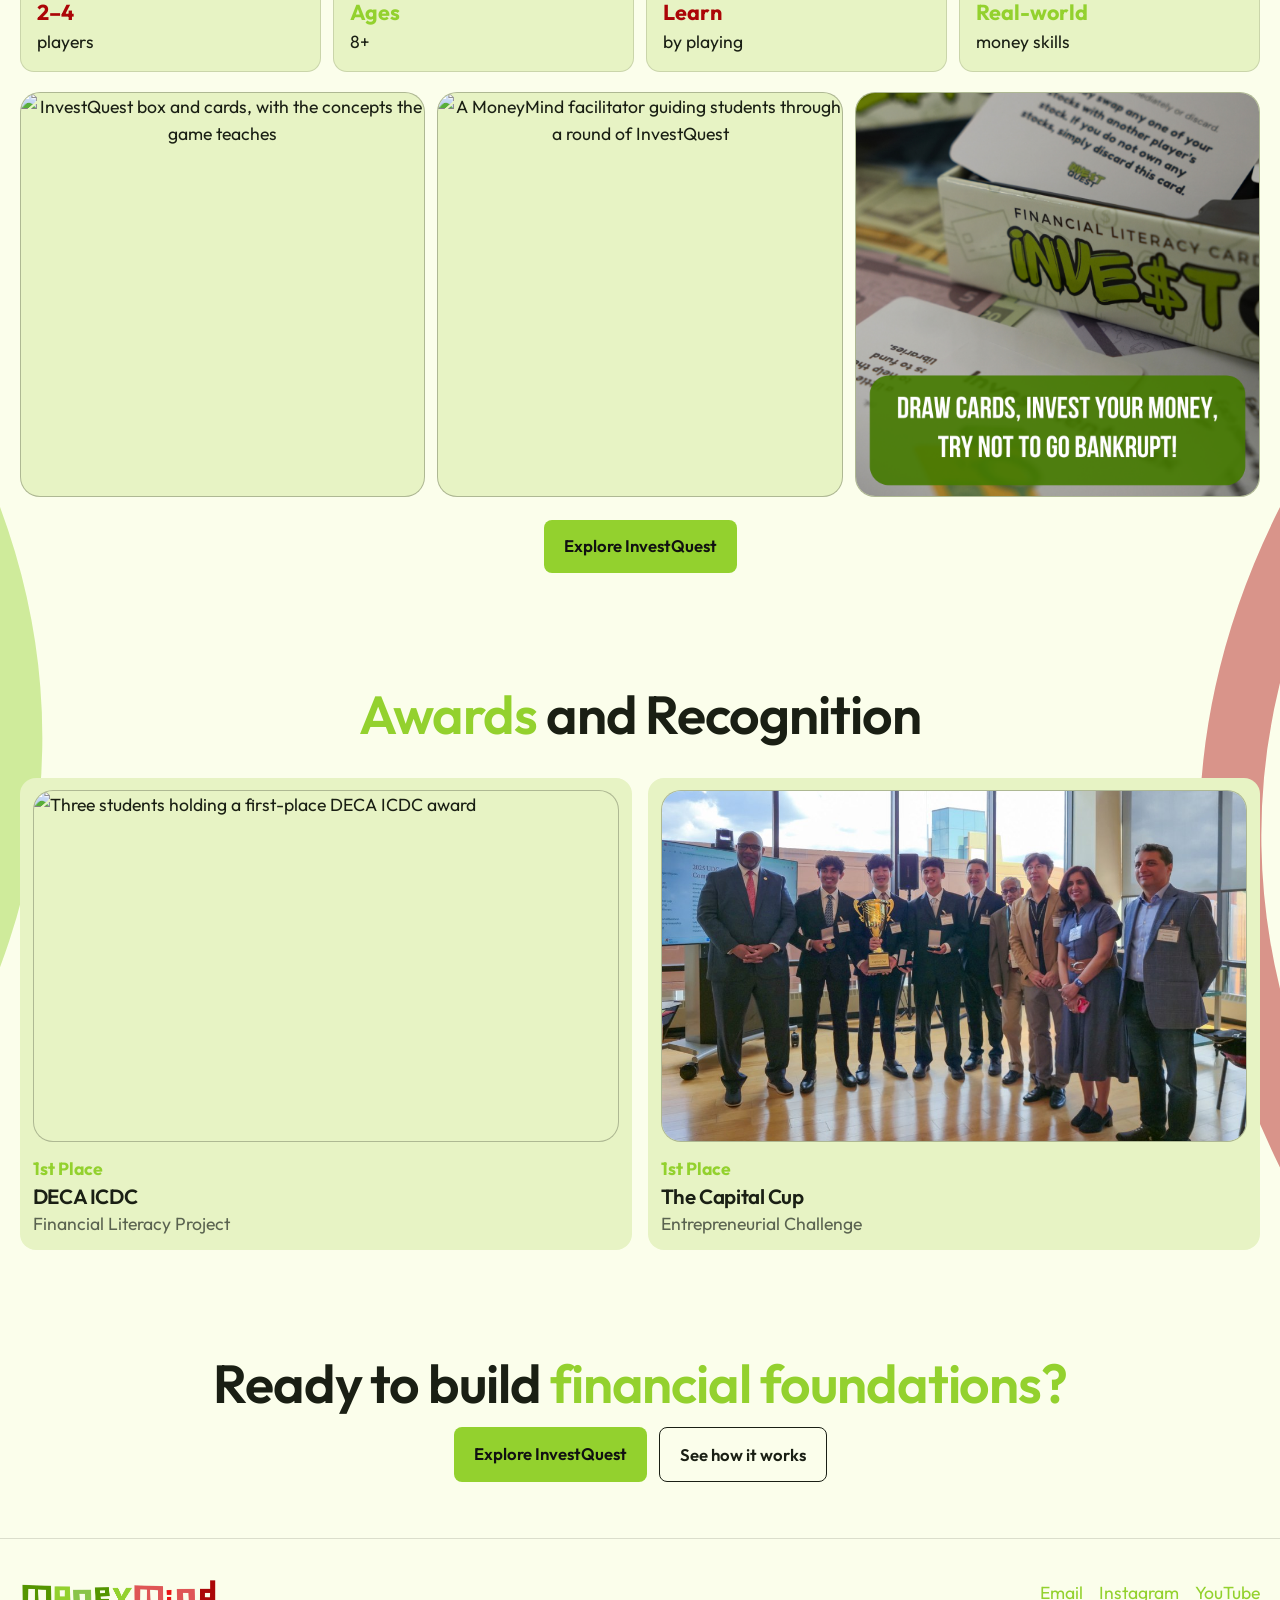
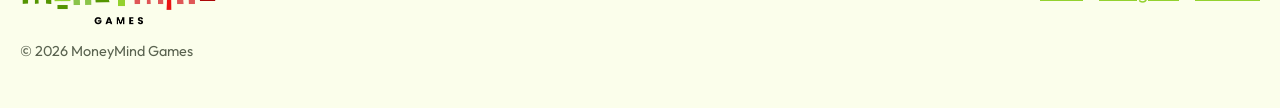
==== commit 7d9101a1: "Make the blocked-autoplay start text reliably appear over the hero. Treat only user-started playback" ====
--- a/index.html
+++ b/index.html
@@ -13,7 +13,7 @@
     <link rel="preconnect" href="https://fonts.googleapis.com" />
     <link rel="preconnect" href="https://fonts.gstatic.com" crossorigin />
     <link href="https://fonts.googleapis.com/css2?family=Outfit:wght@400;600;700&display=swap" rel="stylesheet" />
-    <link rel="stylesheet" href="styles.css?v=90" />
+    <link rel="stylesheet" href="styles.css?v=91" />
     <script type="application/ld+json">
       {
         "@context": "https://schema.org",
@@ -347,6 +347,6 @@
         </div>
       </div>
     </footer>
-    <script src="script.js?v=23"></script>
+    <script src="script.js?v=24"></script>
   </body>
 </html>
--- a/styles.css
+++ b/styles.css
@@ -413,37 +413,36 @@
   background: #111 url("assets/investquest-commercial-poster.jpg") center / cover no-repeat;
 }
 
-.hero-poster-frame,
-.hero-start {
+.hero-poster-frame {
   position: absolute;
   inset: 0;
-  opacity: 0;
-  visibility: hidden;
-  pointer-events: none;
-  transition: none;
-}
-
-.hero-poster-frame {
-  z-index: 4;
+  z-index: 6;
+  display: none;
   width: 100%;
   height: 100%;
   object-fit: cover;
   object-position: center;
+  pointer-events: none;
 }
 
 .hero-start {
-  z-index: 5;
-  display: grid;
+  position: absolute;
+  inset: 0;
+  z-index: 7;
+  display: none;
   place-items: center;
   margin: 0;
   padding: 1.25rem;
   background: transparent;
-}
-
-.hero-media.is-start-blocked .hero-poster-frame,
+  pointer-events: none;
+}
+
+.hero-media.is-start-blocked .hero-poster-frame {
+  display: block;
+}
+
 .hero-media.is-start-blocked .hero-start {
-  opacity: 1;
-  visibility: visible;
+  display: grid;
 }
 
 .hero-media.is-start-blocked .hero-video {
@@ -458,20 +457,20 @@
   padding: 0;
   color: #fbfeeb;
   text-align: center;
-  filter: drop-shadow(0 2px 10px rgba(0, 0, 0, 0.55));
+  text-shadow: 0 2px 12px rgba(0, 0, 0, 0.75);
 }
 
 .hero-start-title {
-  font-size: 1.1rem;
+  font-size: 1.15rem;
   font-weight: 700;
   letter-spacing: 0.02em;
 }
 
 .hero-start-note {
-  font-size: 0.78rem;
+  font-size: 0.8rem;
   font-weight: 500;
   line-height: 1.35;
-  color: rgba(251, 254, 235, 0.88);
+  color: rgba(251, 254, 235, 0.92);
 }
 
 .hero-playback {
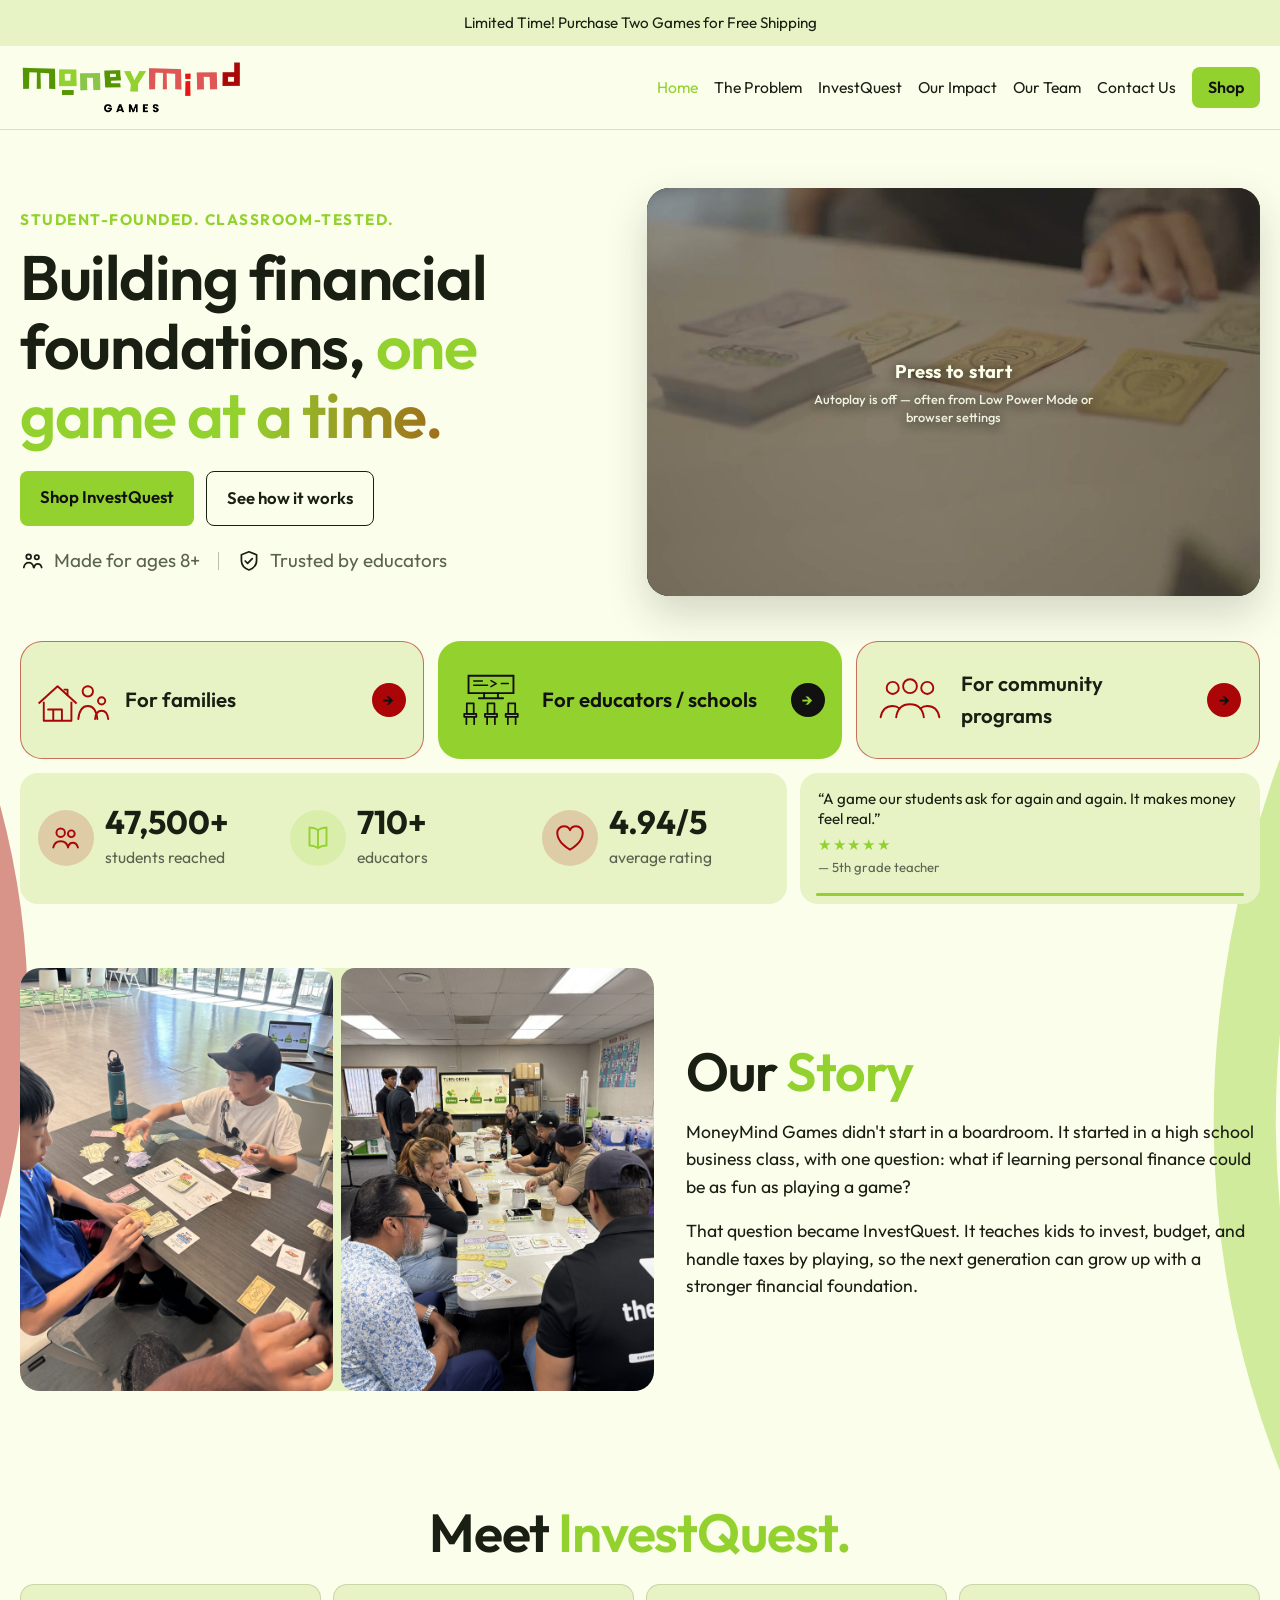
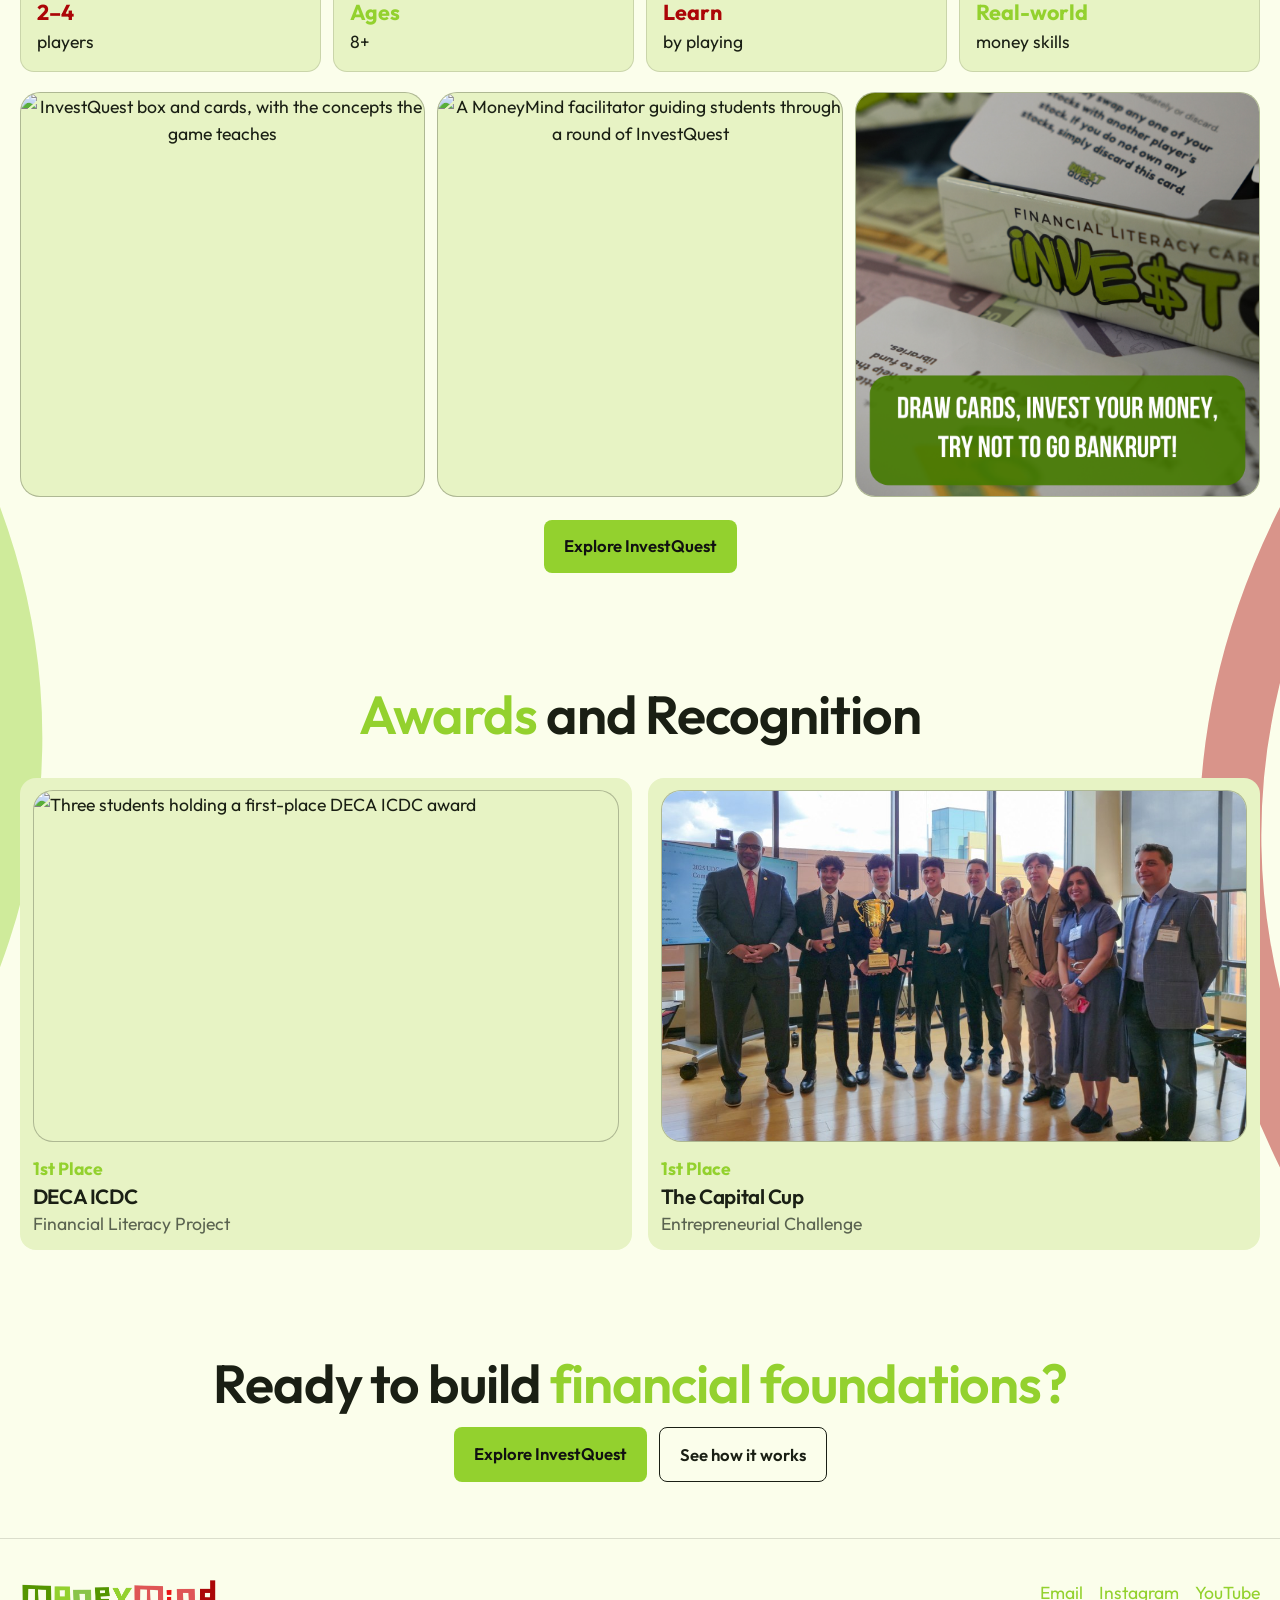
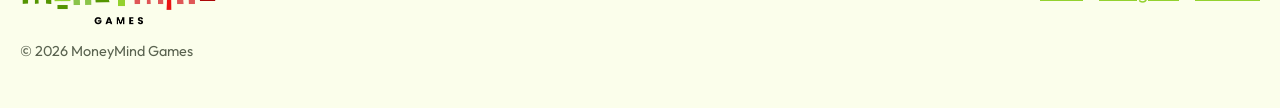
==== commit 1a6f7b88: "Update homepage impact stats and path card typography. Bump educators to 710+, use a book icon, and " ====
--- a/index.html
+++ b/index.html
@@ -13,7 +13,7 @@
     <link rel="preconnect" href="https://fonts.googleapis.com" />
     <link rel="preconnect" href="https://fonts.gstatic.com" crossorigin />
     <link href="https://fonts.googleapis.com/css2?family=Outfit:wght@400;600;700&display=swap" rel="stylesheet" />
-    <link rel="stylesheet" href="styles.css?v=91" />
+    <link rel="stylesheet" href="styles.css?v=94" />
     <script type="application/ld+json">
       {
         "@context": "https://schema.org",
@@ -213,10 +213,10 @@
           </article>
           <article>
             <span class="metric-badge metric-green" aria-hidden="true">
-              <svg viewBox="0 0 32 32"><path d="M7 8h12a4 4 0 0 1 4 4v12H11a4 4 0 0 0-4 4V8Z" fill="none" stroke="currentColor" stroke-width="1.8" stroke-linejoin="round"/><path d="M11 8v16a4 4 0 0 1-4 4" fill="none" stroke="currentColor" stroke-width="1.8"/></svg>
+              <svg viewBox="0 0 32 32"><path d="M16 8.5c-2.2-1.6-5-2.4-8-2.4v17c3 0 5.8.8 8 2.4 2.2-1.6 5-2.4 8-2.4v-17c-3 0-5.8.8-8 2.4Z" fill="none" stroke="currentColor" stroke-width="1.8" stroke-linejoin="round"/><path d="M16 8.5v17" fill="none" stroke="currentColor" stroke-width="1.8"/></svg>
             </span>
             <div>
-              <strong>600</strong>
+              <strong>710+</strong>
               <span>educators</span>
             </div>
           </article>
--- a/styles.css
+++ b/styles.css
@@ -693,7 +693,7 @@
   border-radius: 22px;
   padding: 0.8rem 1.1rem 0.8rem 0.9rem;
   font-weight: 600;
-  font-size: 1.12rem;
+  font-size: 1.28rem;
 }
 
 .path-icon {
@@ -786,7 +786,7 @@
 
 .metric-row span {
   color: var(--card-muted);
-  font-size: 0.82rem;
+  font-size: 0.98rem;
 }
 
 .featured-quote {
